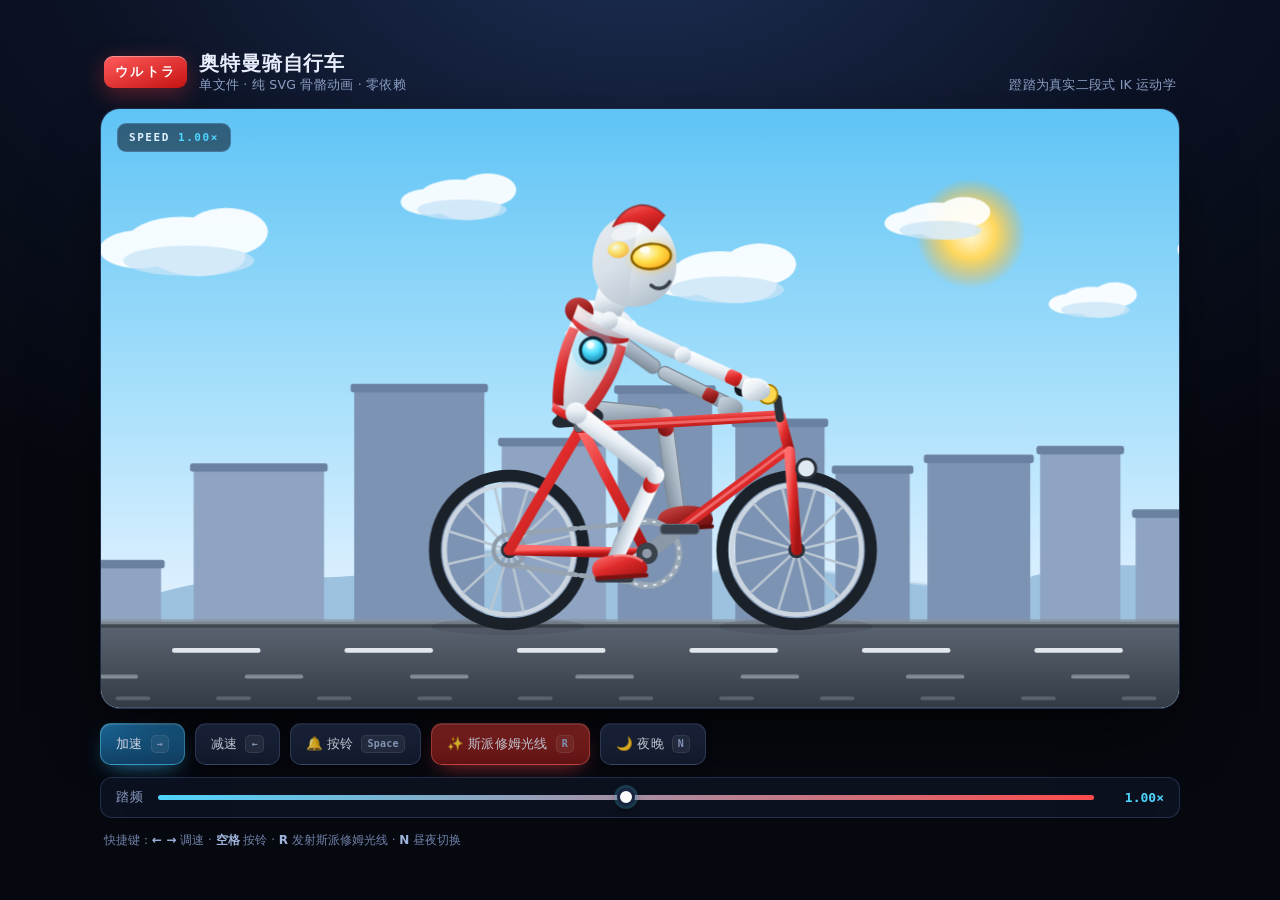
==== lab/ultraman-bike/index.html @ ac9d98ab "feat: 重构为纯静态技术博客模板 - 首页改为个人简介 + 最新文章列表，新增文章归档页与 Markdown 文章详情页 - 自研零依赖 Markdown 渲染器与代码高亮（标题锚点/嵌套列表/表" ====
<!doctype html>
<html lang="zh-CN">
<head>
<meta charset="utf-8">
<meta name="viewport" content="width=device-width,initial-scale=1">
<title>奥特曼骑自行车 · ULTRA CYCLING</title>
<style>
  :root{
    --bg0:#070a14;
    --panel:rgba(14,20,36,.82);
    --line:rgba(120,170,255,.20);
    --text:#e9eefc;
    --muted:#8ea0c6;
    --red:#ff4d4d;
    --cyan:#4fd6ff;
    --gold:#ffd84d;
  }
  *{box-sizing:border-box}
  html,body{height:100%}
  body{
    margin:0; padding:20px;
    background:
      radial-gradient(1100px 640px at 50% -8%, #1d2f55 0%, #0b1224 52%, #06080f 100%);
    color:var(--text);
    font-family:-apple-system,BlinkMacSystemFont,"PingFang SC","Hiragino Sans GB","Microsoft YaHei",system-ui,sans-serif;
    display:flex; align-items:center; justify-content:center;
    -webkit-font-smoothing:antialiased;
  }
  .app{ width:min(1080px,100%); }

  .head{ display:flex; align-items:flex-end; justify-content:space-between; gap:16px; margin:0 4px 14px; flex-wrap:wrap; }
  .brand{ display:flex; align-items:center; gap:12px; }
  .logo{
    font-weight:800; font-size:13px; letter-spacing:.18em; padding:7px 11px; border-radius:9px;
    color:#fff; background:linear-gradient(160deg,#ff5b5b,#c81414);
    box-shadow:0 6px 22px rgba(255,60,60,.34), inset 0 1px 0 rgba(255,255,255,.35);
  }
  h1{ margin:0; font-size:20px; letter-spacing:.04em; font-weight:700; }
  .sub{ margin:0; color:var(--muted); font-size:12.5px; letter-spacing:.02em; }

  .stage{
    position:relative; border-radius:20px; overflow:hidden;
    border:1px solid var(--line);
    background:linear-gradient(180deg,#0e1830,#070b16);
    box-shadow:0 30px 70px -24px rgba(0,0,0,.85), inset 0 1px 0 rgba(255,255,255,.06);
  }
  svg#scene{ display:block; width:100%; height:auto; }

  .badge{
    position:absolute; left:16px; top:14px;
    font:600 11px/1 ui-monospace,SFMono-Regular,Menlo,monospace; letter-spacing:.14em;
    color:#dff0ff; padding:8px 11px; border-radius:9px;
    background:rgba(6,12,26,.55); border:1px solid rgba(140,200,255,.24);
    backdrop-filter:blur(8px);
  }
  .badge b{ color:var(--cyan); }

  .panel{ margin-top:14px; display:grid; gap:12px; }
  .row{ display:flex; align-items:center; gap:10px; flex-wrap:wrap; }

  .btn{
    appearance:none; cursor:pointer; color:var(--text);
    font:600 13px/1 inherit; letter-spacing:.02em;
    padding:11px 15px; border-radius:11px;
    border:1px solid rgba(150,180,240,.22);
    background:linear-gradient(180deg,rgba(38,52,86,.9),rgba(20,28,48,.9));
    box-shadow:0 6px 16px -8px rgba(0,0,0,.9), inset 0 1px 0 rgba(255,255,255,.07);
    transition:transform .12s ease, filter .12s ease, border-color .12s ease;
    display:inline-flex; align-items:center; gap:8px;
  }
  .btn:hover{ transform:translateY(-1px); border-color:rgba(160,200,255,.45); filter:brightness(1.12); }
  .btn:active{ transform:translateY(1px) scale(.985); }
  .btn kbd{
    font:600 10px/1 ui-monospace,Menlo,monospace; padding:3px 5px; border-radius:5px;
    color:#9fb4dc; background:rgba(255,255,255,.07); border:1px solid rgba(255,255,255,.1);
  }
  .btn.primary{
    border-color:rgba(90,220,255,.45);
    background:linear-gradient(180deg,#1d6fa5,#124267);
    box-shadow:0 8px 22px -10px rgba(60,190,255,.8), inset 0 1px 0 rgba(255,255,255,.18);
  }
  .btn.danger{
    border-color:rgba(255,110,110,.45);
    background:linear-gradient(180deg,#a32a2a,#661414);
    box-shadow:0 8px 22px -10px rgba(255,70,70,.75), inset 0 1px 0 rgba(255,255,255,.18);
  }

  .slider{
    display:flex; align-items:center; gap:12px; flex:1 1 300px;
    padding:11px 15px; border-radius:12px;
    background:var(--panel); border:1px solid var(--line);
  }
  .slider span{ font-size:12.5px; color:var(--muted); letter-spacing:.06em; }
  .slider output{
    font:700 13px/1 ui-monospace,Menlo,monospace; color:var(--cyan); min-width:56px; text-align:right;
  }
  input[type=range]{
    -webkit-appearance:none; appearance:none; flex:1; height:5px; border-radius:99px;
    background:linear-gradient(90deg,#4fd6ff,#ff4d4d); outline:none;
  }
  input[type=range]::-webkit-slider-thumb{
    -webkit-appearance:none; width:18px; height:18px; border-radius:50%;
    background:#fff; border:3px solid #1a2440; cursor:pointer;
    box-shadow:0 0 0 3px rgba(79,214,255,.22), 0 4px 10px rgba(0,0,0,.5);
  }
  input[type=range]::-moz-range-thumb{
    width:16px; height:16px; border-radius:50%; background:#fff; border:3px solid #1a2440; cursor:pointer;
  }

  .hint{ margin:12px 4px 0; color:#6f81a8; font-size:12px; line-height:1.7; }
  .hint b{ color:#9fb4dc; font-weight:600; }

  @media (max-width:640px){
    body{ padding:12px; }
    h1{ font-size:17px; }
    .btn{ padding:10px 12px; font-size:12px; }
    .btn kbd{ display:none; }
  }
</style>
</head>
<body>
<main class="app">

  <header class="head">
    <div class="brand">
      <span class="logo">ウルトラ</span>
      <div>
        <h1>奥特曼骑自行车</h1>
        <p class="sub">单文件 · 纯 SVG 骨骼动画 · 零依赖</p>
      </div>
    </div>
    <p class="sub">蹬踏为真实二段式 IK 运动学</p>
  </header>

  <section class="stage">
    <svg id="scene" viewBox="0 0 900 500" xmlns="http://www.w3.org/2000/svg" role="img" aria-label="奥特曼骑着自行车在公路上飞驰">
      <defs>
        <linearGradient id="skyDay" x1="0" y1="0" x2="0" y2="1">
          <stop offset="0%"   stop-color="#5fc4f5"/>
          <stop offset="48%"  stop-color="#a9e0fb"/>
          <stop offset="82%"  stop-color="#dff0ff"/>
          <stop offset="100%" stop-color="#ffe7c4"/>
        </linearGradient>
        <linearGradient id="skyNight" x1="0" y1="0" x2="0" y2="1">
          <stop offset="0%"   stop-color="#050818"/>
          <stop offset="55%"  stop-color="#0e1b3e"/>
          <stop offset="100%" stop-color="#2b3a6d"/>
        </linearGradient>
        <radialGradient id="sunGrad">
          <stop offset="0%"   stop-color="#fffbe0"/>
          <stop offset="45%"  stop-color="#ffd85e"/>
          <stop offset="100%" stop-color="#ffb020" stop-opacity="0"/>
        </radialGradient>

        <linearGradient id="silver" x1="0.1" y1="0" x2="0.9" y2="1">
          <stop offset="0%"   stop-color="#ffffff"/>
          <stop offset="42%"  stop-color="#e9eff5"/>
          <stop offset="100%" stop-color="#a8b7c4"/>
        </linearGradient>
        <linearGradient id="silverFar" x1="0.1" y1="0" x2="0.9" y2="1">
          <stop offset="0%"   stop-color="#c8d3dd"/>
          <stop offset="45%"  stop-color="#a9b7c4"/>
          <stop offset="100%" stop-color="#7d8b99"/>
        </linearGradient>
        <linearGradient id="redSuit" x1="0.1" y1="0" x2="0.9" y2="1">
          <stop offset="0%"   stop-color="#ff6b6b"/>
          <stop offset="45%"  stop-color="#e02b2b"/>
          <stop offset="100%" stop-color="#a51414"/>
        </linearGradient>
        <linearGradient id="redSuitFar" x1="0.1" y1="0" x2="0.9" y2="1">
          <stop offset="0%"   stop-color="#c94848"/>
          <stop offset="45%"  stop-color="#a32222"/>
          <stop offset="100%" stop-color="#6d1010"/>
        </linearGradient>
        <radialGradient id="eyeGrad" cx="0.38" cy="0.34" r="0.78">
          <stop offset="0%"   stop-color="#fffde3"/>
          <stop offset="45%"  stop-color="#ffe14d"/>
          <stop offset="100%" stop-color="#ff9d10"/>
        </radialGradient>
        <radialGradient id="timerBlue" cx="0.35" cy="0.3" r="0.8">
          <stop offset="0%"   stop-color="#eaffff"/>
          <stop offset="45%"  stop-color="#4fe0ff"/>
          <stop offset="100%" stop-color="#0a6f9c"/>
        </radialGradient>
        <radialGradient id="timerRed" cx="0.35" cy="0.3" r="0.8">
          <stop offset="0%"   stop-color="#fff0f0"/>
          <stop offset="45%"  stop-color="#ff5a5a"/>
          <stop offset="100%" stop-color="#9c0a0a"/>
        </radialGradient>
        <linearGradient id="beamGrad" x1="0" y1="0" x2="1" y2="0">
          <stop offset="0%"   stop-color="#ffffff" stop-opacity=".95"/>
          <stop offset="35%"  stop-color="#9ff0ff" stop-opacity=".8"/>
          <stop offset="100%" stop-color="#4fd6ff" stop-opacity="0"/>
        </linearGradient>
        <linearGradient id="roadGrad" x1="0" y1="0" x2="0" y2="1">
          <stop offset="0%"   stop-color="#5c6672"/>
          <stop offset="100%" stop-color="#333b45"/>
        </linearGradient>
        <linearGradient id="nightVeil" x1="0" y1="0" x2="0" y2="1">
          <stop offset="0%"   stop-color="#0a1330" stop-opacity=".62"/>
          <stop offset="70%"  stop-color="#0a1330" stop-opacity=".34"/>
          <stop offset="100%" stop-color="#0a1330" stop-opacity=".52"/>
        </linearGradient>

        <filter id="glow" x="-80%" y="-80%" width="260%" height="260%">
          <feGaussianBlur stdDeviation="3.4" result="b"/>
          <feMerge><feMergeNode in="b"/><feMergeNode in="SourceGraphic"/></feMerge>
        </filter>
        <filter id="softGlow" x="-120%" y="-120%" width="340%" height="340%">
          <feGaussianBlur stdDeviation="9" result="b"/>
          <feMerge><feMergeNode in="b"/><feMergeNode in="SourceGraphic"/></feMerge>
        </filter>
        <filter id="beamBlur" x="-30%" y="-120%" width="160%" height="340%">
          <feGaussianBlur stdDeviation="6"/>
        </filter>
      </defs>

      <!-- ============ 天空 ============ -->
      <rect x="0" y="0" width="900" height="500" fill="url(#skyDay)"/>
      <rect id="nightSky" x="0" y="0" width="900" height="500" fill="url(#skyNight)" opacity="0"/>
      <g id="stars" opacity="0"></g>

      <circle id="sun"  cx="726" cy="104" r="46" fill="url(#sunGrad)"/>
      <g id="moon" opacity="0">
        <circle cx="726" cy="104" r="26" fill="#eef4ff"/>
        <circle cx="736" cy="97" r="23" fill="#0b1330" opacity=".92"/>
      </g>

      <g id="layerClouds"></g>
      <g id="layerHills"></g>
      <g id="layerCity"></g>

      <!-- ============ 地面 ============ -->
      <rect x="0" y="428" width="900" height="72" fill="url(#roadGrad)"/>
      <rect x="0" y="426" width="900" height="5" fill="#8a949f" opacity=".7"/>
      <rect x="0" y="430" width="900" height="3" fill="#20262e" opacity=".5"/>

      <!-- 路面速度线 -->
      <g id="roadMarks" opacity=".85">
        <line id="roadLine"  x1="-200" y1="452" x2="1100" y2="452" stroke="#e8eef4" stroke-width="4" stroke-linecap="round" stroke-dasharray="70 74"/>
        <line id="roadLine2" x1="-200" y1="474" x2="1100" y2="474" stroke="#c3ccd6" stroke-width="3" stroke-linecap="round" stroke-dasharray="46 92" opacity=".55"/>
      </g>
      <line id="nearGrass" x1="-200" y1="492" x2="1100" y2="492" stroke="#7d8894" stroke-width="3" stroke-linecap="round" stroke-dasharray="26 58" opacity=".5"/>

      <!-- ============ 车与人的影子 ============ -->
      <ellipse id="shadowRear"  cx="340" cy="432" rx="64" ry="7" fill="#0a0f18" opacity=".22"/>
      <ellipse id="shadowFront" cx="580" cy="432" rx="64" ry="7" fill="#0a0f18" opacity=".22"/>

      <!-- ============ 奥特曼 + 自行车 ============ -->
      <g id="rig">

        <!-- ---------- 远侧手臂 ---------- -->
        <g id="aFar">
          <rect x="0" y="-6" width="68" height="12" rx="6" fill="url(#silverFar)" stroke="#7f8d9a" stroke-width="1.2"/>
          <circle cx="0" cy="0" r="7" fill="url(#silverFar)"/>
          <g id="aFarFore">
            <rect x="0" y="-5.5" width="68" height="11" rx="5.5" fill="url(#silverFar)" stroke="#7f8d9a" stroke-width="1.2"/>
            <rect x="42" y="-5.5" width="12" height="11" rx="3" fill="url(#redSuitFar)"/>
            <g id="aFarHand">
              <path d="M -10,-7 C 0,-9 8,-5 9,1 C 10,7 2,10 -6,9 C -12,8 -14,3 -10,-7 Z" fill="url(#silverFar)"/>
            </g>
          </g>
        </g>

        <!-- ---------- 远侧腿 ---------- -->
        <g id="lFar">
          <rect x="0" y="-8" width="84" height="16" rx="8" fill="url(#silverFar)" stroke="#7f8d9a" stroke-width="1.2"/>
          <circle cx="0" cy="0" r="9" fill="url(#silverFar)"/>
          <g id="lFarShin">
            <rect x="0" y="-6.5" width="84" height="13" rx="6.5" fill="url(#silverFar)" stroke="#7f8d9a" stroke-width="1.2"/>
            <rect x="0" y="-6.5" width="16" height="13" rx="6.5" fill="url(#redSuitFar)"/>
            <circle cx="0" cy="0" r="7.5" fill="url(#silverFar)"/>
            <g id="lFarFoot">
              <path d="M -14,-4 C -18,0 -17,7 -13,9 L 24,10 C 30,9 31,3 28,-1 C 24,-7 14,-9 6,-9 C -2,-9 -9,-8 -14,-4 Z" fill="url(#redSuitFar)"/>
              <rect x="-14" y="8" width="44" height="3.5" rx="1.7" fill="#5e0d0d"/>
            </g>
          </g>
        </g>

        <!-- ---------- 自行车 ---------- -->
        <g id="bike">
          <!-- 后轮 -->
          <g>
            <circle cx="340" cy="368" r="62" fill="none" stroke="#1b2129" stroke-width="10"/>
            <circle cx="340" cy="368" r="54" fill="none" stroke="#cbd6e0" stroke-width="4"/>
            <g id="wheelRearSpin"></g>
            <circle cx="340" cy="368" r="7" fill="#2b3138"/>
          </g>
          <!-- 前轮 -->
          <g>
            <circle cx="580" cy="368" r="62" fill="none" stroke="#1b2129" stroke-width="10"/>
            <circle cx="580" cy="368" r="54" fill="none" stroke="#cbd6e0" stroke-width="4"/>
            <g id="wheelFrontSpin"></g>
            <circle cx="580" cy="368" r="7" fill="#2b3138"/>
          </g>

          <!-- 链条 -->
          <g stroke="#96a3b0" stroke-width="4" fill="none" stroke-dasharray="5 3.5" stroke-linecap="round">
            <line x1="455" y1="345" x2="340" y2="355"/>
            <line x1="455" y1="397" x2="340" y2="381"/>
          </g>
          <circle cx="340" cy="368" r="13" fill="none" stroke="#8f9ba8" stroke-width="3.5"/>

          <!-- 车架 -->
          <g stroke="url(#redSuit)" stroke-width="9" stroke-linecap="round" fill="none">
            <line x1="455" y1="371" x2="340" y2="368"/>   <!-- 后下叉 -->
            <line x1="400" y1="266" x2="340" y2="368"/>   <!-- 后上叉 -->
            <line x1="455" y1="371" x2="398" y2="262"/>   <!-- 座管 -->
            <line x1="398" y1="266" x2="566" y2="256"/>   <!-- 上管 -->
            <line x1="455" y1="371" x2="572" y2="284"/>   <!-- 下管 -->
            <line x1="566" y1="256" x2="574" y2="286"/>   <!-- 头管 -->
            <line x1="574" y1="286" x2="580" y2="368"/>   <!-- 前叉 -->
          </g>
          <!-- 车架高光 -->
          <g stroke="#ff9a9a" stroke-width="2.4" stroke-linecap="round" fill="none" opacity=".55">
            <line x1="400" y1="266" x2="564" y2="257"/>
            <line x1="455" y1="371" x2="570" y2="285"/>
          </g>

          <!-- 车座 -->
          <path d="M 379,257 C 384,247 398,244 413,250 C 421,253 421,262 410,264 L 383,266 C 375,266 374,260 379,257 Z" fill="#232a33"/>
          <rect x="394" y="258" width="8" height="12" rx="4" fill="#5c6672"/>

          <!-- 车把 -->
          <g stroke="#2b3138" stroke-width="7" stroke-linecap="round" fill="none">
            <line x1="566" y1="258" x2="564" y2="242"/>
            <line x1="564" y1="242" x2="536" y2="234"/>
          </g>
          <rect x="528" y="227" width="28" height="13" rx="6.5" fill="#14181e"/>

          <!-- 车铃 -->
          <g id="bellGroup" transform="translate(0,0)">
            <circle cx="556" cy="238" r="8" fill="#ffd84d"/>
            <circle cx="556" cy="238" r="8" fill="none" stroke="#a67c00" stroke-width="1.6"/>
            <circle cx="553" cy="235" r="2.6" fill="#fff8d8" opacity=".9"/>
          </g>

          <!-- 前灯 -->
          <circle id="lampLens" cx="588" cy="300" r="8" fill="#dfe9f2" stroke="#2b3138" stroke-width="2.4"/>
          <g id="headlight" opacity="0">
            <path d="M 590,300 L 900,236 L 900,368 Z" fill="#ffe9a8" opacity=".30"/>
            <path d="M 590,300 L 900,268 L 900,336 Z" fill="#fff6d0" opacity=".26"/>
            <circle cx="590" cy="300" r="11" fill="#fff3c0" filter="url(#glow)"/>
          </g>

          <!-- 牙盘 + 曲柄 -->
          <g id="crankGroup">
            <circle cx="455" cy="371" r="27" fill="none" stroke="#9aa7b4" stroke-width="5"/>
            <circle cx="455" cy="371" r="27" fill="none" stroke="#dfe7ee" stroke-width="1.6" stroke-dasharray="3 5"/>
            <rect x="455" y="365" width="34" height="12" rx="6" fill="#c9d3dc"/>
            <rect x="421" y="365" width="34" height="12" rx="6" fill="#8b98a5"/>
            <circle cx="455" cy="371" r="9" fill="#3a424c"/>
            <circle cx="455" cy="371" r="4" fill="#8f9ba8"/>
          </g>
          <g id="pedalFar"><rect x="-16" y="-4" width="32" height="8" rx="3" fill="#39424c" stroke="#5d6a78" stroke-width="1"/></g>
          <g id="pedalNear"><rect x="-16" y="-4" width="32" height="8" rx="3" fill="#333b45"/></g>
        </g>

        <!-- ---------- 身体 ---------- -->
        <g id="torso">
          <!-- 躯干 -->
          <path d="M -15,6 C -23,-24 -27,-56 -25,-80 C -24,-89 -14,-93 0,-93 C 14,-93 24,-89 25,-80 C 27,-56 23,-24 15,6 Z" fill="url(#silver)"/>
          <!-- 远侧肩甲 -->
          <ellipse cx="-22" cy="-79" rx="12" ry="11" fill="url(#redSuitFar)"/>
          <!-- 胸带 -->
          <path d="M -25,-82 C -13,-71 13,-71 25,-82 L 25,-69 C 13,-58 -13,-58 -25,-69 Z" fill="url(#redSuit)"/>
          <!-- 侧腰红条 -->
          <path d="M -25,-64 C -28,-44 -24,-18 -16,2 L -7,0 C -15,-20 -19,-44 -17,-64 Z" fill="url(#redSuit)"/>
          <path d="M 25,-64 C 28,-44 24,-18 16,2 L 7,0 C 15,-20 19,-44 17,-64 Z" fill="url(#redSuit)" opacity=".92"/>
          <!-- 腰带 -->
          <path d="M -16,0 C -8,4 8,4 16,0 L 15,7 C 8,11 -8,11 -15,7 Z" fill="url(#redSuit)"/>
          <!-- 彩色计时器 -->
          <circle id="timerHalo" cx="0" cy="-52" r="16" fill="#4fd6ff" opacity=".28" filter="url(#softGlow)"/>
          <circle id="colorTimer" cx="0" cy="-52" r="10.5" fill="url(#timerBlue)"/>
          <circle cx="0" cy="-52" r="10.5" fill="none" stroke="#0d2b3a" stroke-width="2.6"/>
          <circle id="timerSpec" cx="-3.4" cy="-55.4" r="3" fill="#ffffff" opacity=".75"/>
          <!-- 脖子 -->
          <path d="M -14,-110 C -14,-98 -13,-90 -11,-84 L 11,-84 C 13,-90 14,-98 14,-110 Z" fill="url(#silver)"/>
          <!-- 斜方肌 -->
          <path d="M -25,-84 C -14,-78 14,-78 25,-84 L 25,-72 C 14,-66 -14,-66 -25,-72 Z" fill="url(#silver)" opacity=".9"/>

          <!-- 头 -->
          <g id="head">
            <!-- 头部主体 -->
            <path d="M -31,-2 C -33,-29 -19,-45 2,-45 C 25,-45 39,-28 39,-4 C 39,17 22,31 2,31 C -16,31 -29,17 -31,-2 Z" fill="url(#silver)"/>
            <!-- 头侧阴影 -->
            <path d="M -31,-2 C -33,-29 -19,-45 2,-45 L 2,31 C -16,31 -29,17 -31,-2 Z" fill="#b9c6d1" opacity=".35"/>
            <!-- 头鳍 -->
            <path d="M -18,-33 C -12,-52 6,-62 24,-48 L 15,-33 C 4,-43 -8,-40 -18,-33 Z" fill="url(#redSuit)"/>
            <path d="M -18,-33 C -12,-52 6,-62 24,-48" fill="none" stroke="#8f1010" stroke-width="1.6" opacity=".7"/>
            <!-- 远侧眼 -->
            <ellipse cx="-11" cy="-15" rx="9" ry="7" transform="rotate(-12 -11 -15)" fill="url(#eyeGrad)" opacity=".8"/>
            <!-- 近侧眼 -->
            <ellipse id="eyeNear" cx="17" cy="-13" rx="16.5" ry="10.5" transform="rotate(-13 17 -13)" fill="url(#eyeGrad)" filter="url(#glow)"/>
            <ellipse cx="17" cy="-13" rx="16.5" ry="10.5" transform="rotate(-13 17 -13)" fill="none" stroke="#8a6200" stroke-width="2"/>
            <ellipse cx="11" cy="-18" rx="4.5" ry="2.6" transform="rotate(-13 11 -18)" fill="#ffffff" opacity=".85"/>
            <!-- 嘴 -->
            <path d="M 20,11 C 26,15 32,12 35,6" fill="none" stroke="#39424c" stroke-width="3" stroke-linecap="round"/>
            <!-- 高光 -->
            <ellipse cx="-6" cy="-30" rx="13" ry="6" transform="rotate(-22 -6 -30)" fill="#ffffff" opacity=".5"/>
          </g>
        </g>

        <!-- ---------- 近侧腿 ---------- -->
        <g id="lNear">
          <rect x="0" y="-8" width="84" height="16" rx="8" fill="url(#silver)"/>
          <circle cx="0" cy="0" r="9" fill="url(#silver)"/>
          <g id="lNearShin">
            <rect x="0" y="-6.5" width="84" height="13" rx="6.5" fill="url(#silver)"/>
            <rect x="0" y="-6.5" width="16" height="13" rx="6.5" fill="url(#redSuit)"/>
            <circle cx="0" cy="0" r="7.5" fill="url(#silver)"/>
            <g id="lNearFoot">
              <path d="M -14,-4 C -18,0 -17,7 -13,9 L 24,10 C 30,9 31,3 28,-1 C 24,-7 14,-9 6,-9 C -2,-9 -9,-8 -14,-4 Z" fill="url(#redSuit)"/>
              <rect x="-14" y="8" width="44" height="3.5" rx="1.7" fill="#7a1212"/>
              <path d="M 2,-8 C 10,-9 20,-7 26,-2" fill="none" stroke="#ffb3b3" stroke-width="2" opacity=".6"/>
            </g>
          </g>
        </g>

        <!-- ---------- 近侧手臂 ---------- -->
        <g id="aNear">
          <rect x="0" y="-6.5" width="68" height="13" rx="6.5" fill="url(#silver)"/>
          <circle cx="0" cy="0" r="7.5" fill="url(#silver)"/>
          <g id="aNearFore">
            <rect x="0" y="-6" width="68" height="12" rx="6" fill="url(#silver)"/>
            <rect x="40" y="-6" width="13" height="12" rx="3.5" fill="url(#redSuit)"/>
            <circle cx="0" cy="0" r="7" fill="url(#silver)"/>
            <g id="aNearHand">
              <path d="M -10,-8 C 1,-10 10,-5 11,1 C 12,8 3,11 -6,10 C -13,9 -15,3 -10,-8 Z" fill="url(#silver)"/>
              <path d="M -4,-8 C 2,-9 8,-6 10,-1" fill="none" stroke="#ffffff" stroke-width="2" opacity=".7"/>
            </g>
          </g>
        </g>
      </g>

      <!-- ============ 光线特效 ============ -->
      <g id="beamGroup" opacity="0">
        <path d="M 0,-9 L 560,-34 L 560,34 L 0,9 Z" fill="url(#beamGrad)" filter="url(#beamBlur)"/>
        <path d="M 0,-4 L 560,-13 L 560,13 L 0,4 Z" fill="#ffffff" opacity=".92"/>
        <circle cx="0" cy="0" r="22" fill="#eaffff" opacity=".85" filter="url(#softGlow)"/>
      </g>
      <rect id="flash" x="0" y="0" width="900" height="500" fill="#ffffff" opacity="0" pointer-events="none"/>

      <!-- 夜晚整体压暗 -->
      <rect id="veil" x="0" y="0" width="900" height="500" fill="url(#nightVeil)" opacity="0" pointer-events="none"/>

      <!-- 暗角 -->
      <rect x="0" y="0" width="900" height="500" fill="none" pointer-events="none"/>
    </svg>

    <div class="badge">SPEED <b id="badgeSpeed">1.00×</b></div>
  </section>

  <section class="panel">
    <div class="row">
      <button class="btn primary" id="btnFaster">加速 <kbd>→</kbd></button>
      <button class="btn" id="btnSlower">减速 <kbd>←</kbd></button>
      <button class="btn" id="btnBell">🔔 按铃 <kbd>Space</kbd></button>
      <button class="btn danger" id="btnRay">✨ 斯派修姆光线 <kbd>R</kbd></button>
      <button class="btn" id="btnNight">🌙 夜晚 <kbd>N</kbd></button>
    </div>
    <div class="row">
      <label class="slider">
        <span>踏频</span>
        <input id="speed" type="range" min="0" max="2" step="0.02" value="1">
        <output id="speedOut">1.00×</output>
      </label>
    </div>
  </section>

  <p class="hint">
    快捷键：<b>← →</b> 调速 · <b>空格</b> 按铃 · <b>R</b> 发射斯派修姆光线 · <b>N</b> 昼夜切换
  </p>
</main>

<script>
(() => {
  'use strict';
  const NS  = 'http://www.w3.org/2000/svg';
  const $   = (id) => document.getElementById(id);
  const DEG = Math.PI / 180;
  const clamp = (v, a, b) => Math.min(b, Math.max(a, v));
  const lerp  = (a, b, t) => a + (b - a) * t;
  const easeInOut = (t) => t < 0.5 ? 2 * t * t : 1 - Math.pow(-2 * t + 2, 2) / 2;

  /* =========================================================
     1. 几何参数（单位：SVG 坐标）
     ========================================================= */
  const G = {
    rear:  { x: 340, y: 368 },
    front: { x: 580, y: 368 },
    bb:    { x: 455, y: 371 },   // 五通 / 曲柄中心
    crankR: 34,
    hip:   { x: 392, y: 252 },   // 坐垫上的胯部
    torso: 88,                   // 胯 -> 肩 长度
    thigh: 84, shin: 84,         // 大腿 / 小腿
    upper: 68, fore: 68,         // 上臂 / 前臂
    gripNear: { x: 548, y: 234 },
    gripFar:  { x: 526, y: 248 },
  };

  /* =========================================================
     2. 状态
     ========================================================= */
  const S = {
    targetSpeed: 1, speed: 0,
    crank: 0, wheelAng: 0,
    offCloud: 0, offHill: 0, offCity: 0, offRoad: 0,
    night: false, nightAmt: 0,
    bell: 0,
    ray: 0, rayActive: false, rayCooldown: 0,
    lowPower: 0,     // 发射后计时器闪红
    t: 0,
  };

  /* =========================================================
     3. 数学工具
     ========================================================= */
  function rot(x, y, deg) {
    const r = deg * DEG, c = Math.cos(r), s = Math.sin(r);
    return { x: x * c - y * s, y: x * s + y * c };
  }
  function add(p, q) { return { x: p.x + q.x, y: p.y + q.y }; }
  function qbez(p0, p1, p2, t) {
    const u = 1 - t;
    return {
      x: u * u * p0.x + 2 * u * t * p1.x + t * t * p2.x,
      y: u * u * p0.y + 2 * u * t * p1.y + t * t * p2.y,
    };
  }

  /**
   * 二段式 IK：已知根关节 root、末端目标 target、两段长度 a/b
   * prefer(knee) 决定取哪一组解（越大越优先）
   */
  function solve2(root, target, a, b, prefer) {
    let dx = target.x - root.x, dy = target.y - root.y;
    let d  = Math.hypot(dx, dy) || 0.0001;
    const maxD = a + b - 0.001;
    const minD = Math.abs(a - b) + 0.001;
    const dc = clamp(d, minD, maxD);
    // 目标超出可达范围时，把目标沿同方向拉回
    if (dc !== d) {
      dx = dx / d * dc; dy = dy / d * dc; d = dc;
    }
    const base = Math.atan2(dy, dx);
    const cosA = clamp((a * a + d * d - b * b) / (2 * a * d), -1, 1);
    const A    = Math.acos(cosA);

    let best = null;
    for (const ang of [base + A, base - A]) {
      const knee = { x: root.x + a * Math.cos(ang), y: root.y + a * Math.sin(ang) };
      const score = prefer(knee);
      if (!best || score > best.score) best = { score, knee };
    }
    const end = { x: root.x + dx, y: root.y + dy };
    return { knee: best.knee, end };
  }

  /* =========================================================
     4. 背景图层（视差）
     ========================================================= */
  function mulberry32(a) {
    return function () {
      a |= 0; a = a + 0x6D2B79F5 | 0;
      let t = Math.imul(a ^ a >>> 15, 1 | a);
      t = t + Math.imul(t ^ t >>> 7, 61 | t) ^ t;
      return ((t ^ t >>> 14) >>> 0) / 4294967296;
    };
  }
  const mk = (tag, attrs) => {
    const e = document.createElementNS(NS, tag);
    for (const k in attrs) e.setAttribute(k, attrs[k]);
    return e;
  };

  // ---- 云 ----
  const CLOUDS = [
    [ 70, 112, 1.05], [ 300,  74, 0.72], [ 520, 138, 0.92],
    [ 700,  92, 0.66], [ 830, 160, 0.55], [ 420, 186, 0.45],
  ];
  function cloudTile(parent) {
    for (const [cx, cy, s] of CLOUDS) {
      const g = mk('g', { opacity: 0.92 });
      const parts = [[0, 0, 44, 21], [36, -9, 33, 19], [-34, 5, 31, 15], [14, 11, 37, 15]];
      for (const [dx, dy, rx, ry] of parts) {
        g.appendChild(mk('ellipse', {
          cx: cx + dx * s, cy: cy + dy * s,
          rx: rx * s, ry: ry * s, fill: '#ffffff',
        }));
      }
      // 云底淡蓝
      g.appendChild(mk('ellipse', {
        cx: cx + 6 * s, cy: cy + 14 * s, rx: 52 * s, ry: 12 * s,
        fill: '#cfe6f7', opacity: 0.75,
      }));
      parent.appendChild(g);
    }
  }

  // ---- 远山 ----
  function hillTile(parent, i) {
    const base = 430;
    const p = mk('path', {
      d: `M 0,${base}
          C 120,${base - 66} 190,${base - 20} 280,${base - 52}
          C 372,${base - 86} 430,${base - 26} 520,${base - 44}
          C 610,${base - 62} 700,${base - 14} 790,${base - 40}
          C 880,${base - 64} 960,${base - 30} 1040,${base - 58}
          C 1130,${base - 88} 1210,${base - 24} 1300,${base - 46}
          C 1400,${base - 70} 1500,${base - 18} 1600,${base - 50}
          C 1700,${base - 78} 1760,${base - 26} 1800,${base}
          L 1800,${base + 80} L 0,${base + 80} Z`,
      fill: i % 2 ? '#8fb7d8' : '#9cc2df',
    });
    parent.appendChild(p);
    // 山脊高光
    parent.appendChild(mk('path', {
      d: `M 280,${base - 52} C 372,${base - 86} 430,${base - 26} 520,${base - 44}
          C 610,${base - 62} 700,${base - 14} 790,${base - 40}`,
      fill: 'none', stroke: '#cfe3f4', 'stroke-width': 3, opacity: 0.55,
    }));
  }

  // ---- 城市剪影 ----
  function cityTile(parent) {
    const rnd = mulberry32(20240808);
    const base = 430;
    let x = 0;
    const windows = [];
    while (x < 1800) {
      const w = 46 + rnd() * 74;
      const h = 46 + rnd() * 150;
      const top = base - h;
      const col = rnd() > 0.5 ? '#7d93b3' : '#8ea4c2';
      parent.appendChild(mk('rect', {
        x, y: top, width: w, height: h, fill: col,
      }));
      // 屋顶
      parent.appendChild(mk('rect', {
        x: x - 3, y: top - 6, width: w + 6, height: 7,
        fill: '#6b81a1', rx: 2,
      }));
      // 窗
      const cols = Math.max(1, Math.floor(w / 22));
      const rows = Math.max(1, Math.floor(h / 26));
      for (let c = 0; c < cols; c++) {
        for (let r = 0; r < rows; r++) {
          if (rnd() > 0.62) {
            windows.push({
              x: x + 8 + c * ((w - 12) / cols),
              y: top + 12 + r * ((h - 18) / rows),
              w: 7, h: 10,
            });
          }
        }
      }
      x += w + 8 + rnd() * 22;
    }
    const g = mk('g', { class: 'cityWindows', opacity: 0 });
    for (const w of windows) {
      g.appendChild(mk('rect', {
        x: w.x, y: w.y, width: w.w, height: w.h,
        fill: '#ffe08a', opacity: 0.75, rx: 1,
      }));
    }
    parent.appendChild(g);
  }

  function buildLayer(id, tileW, copies, drawFn) {
    const g = $(id);
    for (let i = 0; i < copies; i++) {
      const t = mk('g', { transform: `translate(${i * tileW},0)` });
      drawFn(t, i);
      g.appendChild(t);
    }
    g._tileW = tileW;
  }

  buildLayer('layerClouds',  900, 3, cloudTile);
  buildLayer('layerHills',  1800, 2, hillTile);
  buildLayer('layerCity',   1800, 2, cityTile);

  // 星星
  (function stars() {
    const g = $('stars'), rnd = mulberry32(77);
    for (let i = 0; i < 90; i++) {
      const x = rnd() * 900, y = rnd() * 300, r = 0.6 + rnd() * 1.5;
      g.appendChild(mk('circle', {
        cx: x, cy: y, r: r, fill: '#ffffff',
        opacity: 0.35 + rnd() * 0.6,
      }));
    }
  })();

  // 车轮辐条
  (function spokes() {
    for (const [id, hx, hy] of [['wheelRearSpin', 340, 368], ['wheelFrontSpin', 580, 368]]) {
      const g = $(id);
      for (let i = 0; i < 12; i++) {
        const a = (i * 30) * DEG;
        g.appendChild(mk('line', {
          x1: hx + Math.cos(a) * 7, y1: hy + Math.sin(a) * 7,
          x2: hx + Math.cos(a) * 53, y2: hy + Math.sin(a) * 53,
          stroke: '#b9c6d2', 'stroke-width': 2.1,
        }));
      }
      g.appendChild(mk('circle', { cx: hx, cy: hy, r: 3.2, fill: '#8f9ba8' }));
    }
  })();

  function setScroll(id, off) {
    const g = $(id), tw = g._tileW;
    g.setAttribute('transform', `translate(${(-(off % tw)).toFixed(2)},0)`);
  }

  /* =========================================================
     5. 音效（WebAudio，无外部资源）
     ========================================================= */
  let AC = null;
  function ac() {
    if (!AC) {
      const C = window.AudioContext || window.webkitAudioContext;
      if (!C) return null;
      AC = new C();
    }
    if (AC.state === 'suspended') AC.resume();
    return AC;
  }
  function tone(freq, dur, type = 'sine', vol = 0.14, delay = 0, glideTo = null) {
    const a = ac(); if (!a) return;
    const t0 = a.currentTime + delay;
    const o = a.createOscillator(), g = a.createGain();
    o.type = type;
    o.frequency.setValueAtTime(freq, t0);
    if (glideTo) o.frequency.exponentialRampToValueAtTime(glideTo, t0 + dur);
    g.gain.setValueAtTime(0.0001, t0);
    g.gain.exponentialRampToValueAtTime(vol, t0 + 0.012);
    g.gain.exponentialRampToValueAtTime(0.0001, t0 + dur);
    o.connect(g).connect(a.destination);
    o.start(t0); o.stop(t0 + dur + 0.03);
  }
  function noiseBurst(dur = 0.5, vol = 0.16) {
    const a = ac(); if (!a) return;
    const n = Math.floor(a.sampleRate * dur);
    const buf = a.createBuffer(1, n, a.sampleRate);
    const d = buf.getChannelData(0);
    for (let i = 0; i < n; i++) d[i] = (Math.random() * 2 - 1) * (1 - i / n);
    const src = a.createBufferSource(); src.buffer = buf;
    const f = a.createBiquadFilter(); f.type = 'bandpass';
    f.frequency.setValueAtTime(900, a.currentTime);
    f.frequency.exponentialRampToValueAtTime(2600, a.currentTime + dur);
    const g = a.createGain();
    g.gain.setValueAtTime(vol, a.currentTime);
    g.gain.exponentialRampToValueAtTime(0.0001, a.currentTime + dur);
    src.connect(f).connect(g).connect(a.destination);
    src.start();
  }
  const sfxBell  = () => { tone(1760, 0.30, 'triangle', 0.16); tone(2640, 0.34, 'triangle', 0.10, 0.05); tone(1760, 0.26, 'triangle', 0.11, 0.19); };
  const sfxBeep  = () => tone(880, 0.11, 'square', 0.055);
  const sfxRay   = () => { tone(320, 0.75, 'sawtooth', 0.13, 0, 2400); noiseBurst(0.8, 0.14); };

  /* =========================================================
     6. 交互
     ========================================================= */
  const badgeSpeed = $('badgeSpeed'), speedOut = $('speedOut'), slider = $('speed');

  function setSpeed(v, fromSlider) {
    S.targetSpeed = clamp(v, 0, 2);
    if (!fromSlider) slider.value = S.targetSpeed;
    const txt = S.targetSpeed.toFixed(2) + '×';
    speedOut.textContent = txt;
    badgeSpeed.textContent = txt;
  }
  slider.addEventListener('input', () => setSpeed(parseFloat(slider.value), true));

  $('btnFaster').addEventListener('click', () => { setSpeed(S.targetSpeed + 0.25); sfxBeep(); });
  $('btnSlower').addEventListener('click', () => { setSpeed(S.targetSpeed - 0.25); sfxBeep(); });

  $('btnBell').addEventListener('click', () => {
    S.bell = 1;
    sfxBell();
    const b = $('bellGroup');
    b.style.transition = 'none';
    b.setAttribute('transform', 'translate(0,0)');
    requestAnimationFrame(() => {
      b.style.transition = 'transform .45s cubic-bezier(.2,1.6,.4,1)';
    });
  });

  function fireRay() {
    if (S.rayActive || S.rayCooldown > 0) return;
    S.rayActive = true; S.ray = 0;
    sfxRay();
    flashScreen(0.75);
  }
  $('btnRay').addEventListener('click', fireRay);

  $('btnNight').addEventListener('click', () => {
    S.night = !S.night;
    $('btnNight').innerHTML = S.night ? '☀️ 白天 <kbd>N</kbd>' : '🌙 夜晚 <kbd>N</kbd>';
    tone(S.night ? 420 : 620, 0.25, 'sine', 0.09, 0, S.night ? 260 : 900);
  });

  function flashScreen(amount) {
    const f = $('flash');
    f.setAttribute('opacity', amount);
  }

  window.addEventListener('keydown', (e) => {
    if (e.repeat && e.code !== 'ArrowLeft' && e.code !== 'ArrowRight') return;
    switch (e.code) {
      case 'ArrowRight': setSpeed(S.targetSpeed + 0.12); e.preventDefault(); break;
      case 'ArrowLeft':  setSpeed(S.targetSpeed - 0.12); e.preventDefault(); break;
      case 'Space':      $('btnBell').dispatchEvent(new Event('click')); e.preventDefault(); break;
      case 'KeyR':       fireRay(); break;
      case 'KeyN':       $('btnNight').dispatchEvent(new Event('click')); break;
    }
  });

  /* =========================================================
     7. 每帧更新
     ========================================================= */
  const el = {
    torso: $('torso'), head: $('head'),
    lNear: $('lNear'), lNearShin: $('lNearShin'), lNearFoot: $('lNearFoot'),
    lFar:  $('lFar'),  lFarShin:  $('lFarShin'),  lFarFoot:  $('lFarFoot'),
    aNear: $('aNear'), aNearFore: $('aNearFore'), aNearHand: $('aNearHand'),
    aFar:  $('aFar'),  aFarFore:  $('aFarFore'),  aFarHand:  $('aFarHand'),
    crankGroup: $('crankGroup'),
    pedalNear: $('pedalNear'), pedalFar: $('pedalFar'),
    beam: $('beamGroup'), timer: $('colorTimer'), timerHalo: $('timerHalo'),
    timerSpec: $('timerSpec'), eye: $('eyeNear'),
    shadowRear: $('shadowRear'), shadowFront: $('shadowFront'),
  };

  function setT(elOrId, tx, ty, deg) {
    const e = typeof elOrId === 'string' ? $(elOrId) : elOrId;
    e.setAttribute('transform', `translate(${tx.toFixed(2)},${ty.toFixed(2)}) rotate(${deg.toFixed(2)})`);
  }

  /** footWorldDeg 是脚掌在「世界坐标」下期望的角度，需扣除小腿自身角度 */
  function poseLimb(ids, root, endTarget, a, b, prefer, footWorldDeg) {
    const sol = solve2(root, endTarget, a, b, prefer);
    const ang1 = Math.atan2(sol.knee.y - root.y, sol.knee.x - root.x) / DEG;
    const ang2 = Math.atan2(sol.end.y - sol.knee.y, sol.end.x - sol.knee.x) / DEG;
    setT(ids[0], root.x, root.y, ang1);
    setT(ids[1], a, 0, ang2 - ang1);
    if (ids[2] !== undefined) setT(ids[2], b, 0, footWorldDeg - ang2);
    return sol;
  }

  function update(dt) {
    S.t += dt;

    // --- 速度平滑 ---
    S.speed += (S.targetSpeed - S.speed) * Math.min(1, dt * 3.4);
    const v = Math.max(0, S.speed);

    // --- 曲柄 / 车轮 ---
    const crankOmega = 4.3 * v;
    S.crank += crankOmega * dt;
    const wheelOmega = crankOmega * 2.0;
    S.wheelAng += wheelOmega * dt / DEG;

    $('wheelRearSpin').setAttribute('transform', `rotate(${S.wheelAng.toFixed(2)} 340 368)`);
    $('wheelFrontSpin').setAttribute('transform', `rotate(${S.wheelAng.toFixed(2)} 580 368)`);

    // --- 地面与背景滚动 ---
    const groundSpeed = wheelOmega * 62 * 0.55;
    S.offCloud += groundSpeed * 0.018 * dt;
    S.offHill  += groundSpeed * 0.075 * dt;
    S.offCity  += groundSpeed * 0.26  * dt;
    S.offRoad  += groundSpeed * dt;
    setScroll('layerClouds', S.offCloud);
    setScroll('layerHills',  S.offHill);
    setScroll('layerCity',   S.offCity);

    $('roadLine').setAttribute('stroke-dashoffset', S.offRoad.toFixed(1));
    $('roadLine2').setAttribute('stroke-dashoffset', (S.offRoad * 1.35).toFixed(1));
    $('nearGrass').setAttribute('stroke-dashoffset', (S.offRoad * 1.7).toFixed(1));
    $('roadMarks').setAttribute('opacity', (0.25 + 0.75 * Math.min(1, v)).toFixed(2));

    // --- 昼夜 ---
    const nightTarget = S.night ? 1 : 0;
    S.nightAmt += (nightTarget - S.nightAmt) * Math.min(1, dt * 2.6);
    const na = S.nightAmt;
    $('nightSky').setAttribute('opacity', na.toFixed(3));
    $('stars').setAttribute('opacity', (na * 0.95).toFixed(3));
    $('sun').setAttribute('opacity', (1 - na).toFixed(3));
    $('moon').setAttribute('opacity', na.toFixed(3));
    $('veil').setAttribute('opacity', (na * 0.85).toFixed(3));
    $('headlight').setAttribute('opacity', (na * 0.9).toFixed(3));
    $('layerCity').querySelectorAll('.cityWindows').forEach((w) => {
      w.setAttribute('opacity', (na * 0.95).toFixed(3));
    });

    // --- 车身抖动 ---
    const rumble = v * 0.9;
    const jx = Math.sin(S.t * 41) * rumble * 0.5 + Math.sin(S.t * 17.3) * rumble * 0.4;
    const jy = Math.cos(S.t * 37) * rumble * 0.35;
    $('rig').setAttribute('transform', `translate(${jx.toFixed(2)},${jy.toFixed(2)})`);

    // --- 身体姿态 ---
    const lean = 22 + 2.4 * Math.sin(S.crank * 2 + 0.4);
    const bob  = -1.6 + 1.7 * Math.sin(S.crank * 2);
    const hip  = { x: G.hip.x, y: G.hip.y + bob * 0.55 };
    setT(el.torso, hip.x, hip.y, lean);
    setT(el.head, 5, -126, -lean * 0.62 + 1.2 * Math.sin(S.crank * 2 + 1.1));

    const shoulderNear = add(hip, rot(4, -80, lean));
    const shoulderFar  = add(hip, rot(-8, -74, lean));
    const hipNear = add(hip, rot(5, 2, lean));
    const hipFar  = add(hip, rot(-6, 1, lean));

    // --- 踏板位置 ---
    const cA = S.crank;
    const pedalNear = { x: G.bb.x + G.crankR * Math.cos(cA), y: G.bb.y + G.crankR * Math.sin(cA) };
    const pedalFar  = { x: G.bb.x - G.crankR * Math.cos(cA), y: G.bb.y - G.crankR * Math.sin(cA) };
    setT(el.pedalNear, pedalNear.x, pedalNear.y, 0);
    setT(el.pedalFar,  pedalFar.x,  pedalFar.y,  0);
    el.crankGroup.setAttribute('transform', `rotate(${(cA / DEG).toFixed(2)} 455 371)`);

    const ankleNear = { x: pedalNear.x - 2, y: pedalNear.y - 10 };
    const ankleFar  = { x: pedalFar.x  - 2, y: pedalFar.y  - 10 };

    // 腿：膝盖朝前上方；脚掌保持接近水平
    poseLimb([el.lNear, el.lNearShin, el.lNearFoot], hipNear, ankleNear,
      G.thigh, G.shin, (k) => k.x * 1.0 - k.y * 0.35, -4 + 8 * Math.sin(cA + 0.6));
    poseLimb([el.lFar, el.lFarShin, el.lFarFoot], hipFar, ankleFar,
      G.thigh, G.shin, (k) => k.x * 1.0 - k.y * 0.35, -4 - 8 * Math.sin(cA + 0.6));

    // --- 手臂：默认握把，发射光线时抬起 ---
    let targetNear = G.gripNear, targetFar = G.gripFar;
    let handWrist = null;

    if (S.rayActive) {
      S.ray += dt / 1.15;
      if (S.ray >= 1) { S.rayActive = false; S.ray = 0; S.rayCooldown = 0.9; S.lowPower = 3.2; }
    }
    if (S.rayCooldown > 0) S.rayCooldown -= dt;

    const rp = S.rayActive ? easeInOut(S.ray) : 0;
    if (rp > 0) {
      // 右手前伸发射，左手仍扶把
      const pose = { x: 556, y: 156 };
      const ctrl = { x: 520, y: 152 };
      targetNear = qbez(G.gripNear, ctrl, pose, rp);
    }

    // 肘部朝下（骑姿）
    const solArmNear = poseLimb([el.aNear, el.aNearFore, el.aNearHand], shoulderNear, targetNear,
      G.upper, G.fore, (k) => k.y * 1.0 + k.x * 0.12, 0);
    poseLimb([el.aFar, el.aFarFore, el.aFarHand], shoulderFar, targetFar,
      G.upper, G.fore, (k) => k.y * 1.0 + k.x * 0.12, 0);

    // 手腕世界坐标（用于光线起点）
    {
      const ang1 = Math.atan2(solArmNear.knee.y - shoulderNear.y, solArmNear.knee.x - shoulderNear.x);
      const ang2 = Math.atan2(solArmNear.end.y - solArmNear.knee.y, solArmNear.end.x - solArmNear.knee.x);
      handWrist = {
        x: solArmNear.knee.x + Math.cos(ang2) * G.fore,
        y: solArmNear.knee.y + Math.sin(ang2) * G.fore,
      };
    }

    // --- 光线特效 ---
    if (S.rayActive) {
      const p = S.ray;
      const show = p > 0.34 && p < 0.86;
      let op = 0;
      if (show) {
        const local = (p - 0.34) / 0.52;
        op = Math.sin(clamp(local, 0, 1) * Math.PI);
      }
      el.beam.setAttribute('opacity', op.toFixed(3));
      if (op > 0.01) {
        const dir = Math.atan2(handWrist.y - shoulderNear.y, handWrist.x - shoulderNear.x);
        const bx = handWrist.x + Math.cos(dir) * 12;
        const by = handWrist.y + Math.sin(dir) * 12;
        el.beam.setAttribute('transform',
          `translate(${bx.toFixed(1)},${by.toFixed(1)}) rotate(${(dir / DEG).toFixed(2)}) scale(${(0.55 + op * 0.55).toFixed(2)},${(0.75 + op * 0.35).toFixed(2)})`);
      }
    } else {
      el.beam.setAttribute('opacity', '0');
    }

    // 闪白淡出
    const f = $('flash');
    const fo = parseFloat(f.getAttribute('opacity')) || 0;
    if (fo > 0) f.setAttribute('opacity', Math.max(0, fo - dt * 2.4).toFixed(3));

    // --- 彩色计时器 ---
    if (S.lowPower > 0) S.lowPower -= dt;
    const low = S.lowPower > 0;
    const blink = low ? (Math.sin(S.t * 14) > 0 ? 1 : 0) : 1;
    const pulse = low ? 1 : 0.55 + 0.45 * Math.sin(S.t * 3.1);
    el.timer.setAttribute('fill', low && blink ? 'url(#timerRed)' : 'url(#timerBlue)');
    el.timerHalo.setAttribute('fill', low ? '#ff4d4d' : '#4fd6ff');
    el.timerHalo.setAttribute('opacity', (0.10 + 0.30 * pulse).toFixed(3));
    el.timerHalo.setAttribute('r', (14 + 4 * pulse).toFixed(2));
    el.timerSpec.setAttribute('opacity', (low && blink ? 0.25 : 0.75).toFixed(2));

    if (low && blink && S.t - (S._lastBeep || 0) > 0.5) { S._lastBeep = S.t; sfxBeep(); }

    // 眼部随速度变亮
    el.eye.setAttribute('opacity', (0.9 + 0.1 * Math.min(1, v)).toFixed(3));

    // --- 铃铛抖动 ---
    if (S.bell > 0) {
      S.bell = Math.max(0, S.bell - dt * 2.2);
      const s = S.bell;
      const r = Math.sin(S.t * 60) * 2.6 * s;
      $('bellGroup').setAttribute('transform', `translate(${r.toFixed(2)},0)`);
    }

    // --- 影子随速度变淡变长 ---
    const sh = 0.20 - 0.10 * Math.min(1, v);
    el.shadowRear.setAttribute('opacity', Math.max(0.06, sh).toFixed(3));
    el.shadowFront.setAttribute('opacity', Math.max(0.06, sh).toFixed(3));
  }

  /* =========================================================
     8. 主循环
     ========================================================= */
  let last = performance.now();
  function frame(now) {
    const dt = Math.min(0.05, (now - last) / 1000);
    last = now;
    update(dt);
    requestAnimationFrame(frame);
  }

  setSpeed(1, true);
  // 首次交互解锁音频
  const unlock = () => { ac(); window.removeEventListener('pointerdown', unlock); window.removeEventListener('keydown', unlock); };
  window.addEventListener('pointerdown', unlock);
  window.addEventListener('keydown', unlock);

  requestAnimationFrame(frame);
})();
</script>
</body>
</html>
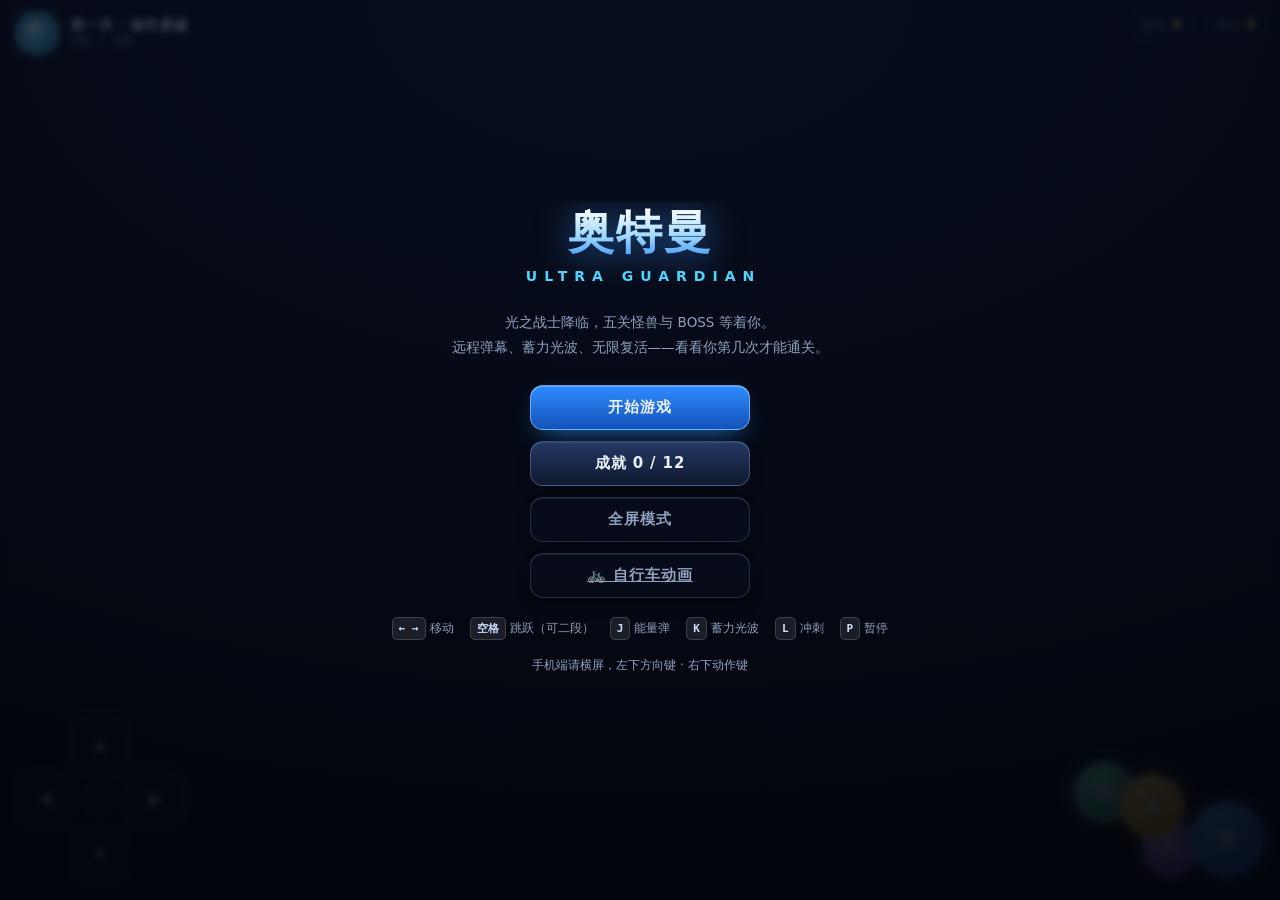
==== commit 6aecd118: "feat(lab): 奥特曼骑自行车动画升级为横版弹幕动作游戏《光之战士》 - 5 个关卡，各自独立背景主题（城市废墟/沙漠遗迹/冰雪荒原/火山熔岩/宇宙要塞） - 每关 5 种小怪（近战/飞行/远程" ====
--- a/lab/ultraman-bike/index.html
+++ b/lab/ultraman-bike/index.html
@@ -2,1043 +2,73 @@
 <html lang="zh-CN">
 <head>
 <meta charset="utf-8">
-<meta name="viewport" content="width=device-width,initial-scale=1">
-<title>奥特曼骑自行车 · ULTRA CYCLING</title>
-<style>
-  :root{
-    --bg0:#070a14;
-    --panel:rgba(14,20,36,.82);
-    --line:rgba(120,170,255,.20);
-    --text:#e9eefc;
-    --muted:#8ea0c6;
-    --red:#ff4d4d;
-    --cyan:#4fd6ff;
-    --gold:#ffd84d;
-  }
-  *{box-sizing:border-box}
-  html,body{height:100%}
-  body{
-    margin:0; padding:20px;
-    background:
-      radial-gradient(1100px 640px at 50% -8%, #1d2f55 0%, #0b1224 52%, #06080f 100%);
-    color:var(--text);
-    font-family:-apple-system,BlinkMacSystemFont,"PingFang SC","Hiragino Sans GB","Microsoft YaHei",system-ui,sans-serif;
-    display:flex; align-items:center; justify-content:center;
-    -webkit-font-smoothing:antialiased;
-  }
-  .app{ width:min(1080px,100%); }
-
-  .head{ display:flex; align-items:flex-end; justify-content:space-between; gap:16px; margin:0 4px 14px; flex-wrap:wrap; }
-  .brand{ display:flex; align-items:center; gap:12px; }
-  .logo{
-    font-weight:800; font-size:13px; letter-spacing:.18em; padding:7px 11px; border-radius:9px;
-    color:#fff; background:linear-gradient(160deg,#ff5b5b,#c81414);
-    box-shadow:0 6px 22px rgba(255,60,60,.34), inset 0 1px 0 rgba(255,255,255,.35);
-  }
-  h1{ margin:0; font-size:20px; letter-spacing:.04em; font-weight:700; }
-  .sub{ margin:0; color:var(--muted); font-size:12.5px; letter-spacing:.02em; }
-
-  .stage{
-    position:relative; border-radius:20px; overflow:hidden;
-    border:1px solid var(--line);
-    background:linear-gradient(180deg,#0e1830,#070b16);
-    box-shadow:0 30px 70px -24px rgba(0,0,0,.85), inset 0 1px 0 rgba(255,255,255,.06);
-  }
-  svg#scene{ display:block; width:100%; height:auto; }
-
-  .badge{
-    position:absolute; left:16px; top:14px;
-    font:600 11px/1 ui-monospace,SFMono-Regular,Menlo,monospace; letter-spacing:.14em;
-    color:#dff0ff; padding:8px 11px; border-radius:9px;
-    background:rgba(6,12,26,.55); border:1px solid rgba(140,200,255,.24);
-    backdrop-filter:blur(8px);
-  }
-  .badge b{ color:var(--cyan); }
-
-  .panel{ margin-top:14px; display:grid; gap:12px; }
-  .row{ display:flex; align-items:center; gap:10px; flex-wrap:wrap; }
-
-  .btn{
-    appearance:none; cursor:pointer; color:var(--text);
-    font:600 13px/1 inherit; letter-spacing:.02em;
-    padding:11px 15px; border-radius:11px;
-    border:1px solid rgba(150,180,240,.22);
-    background:linear-gradient(180deg,rgba(38,52,86,.9),rgba(20,28,48,.9));
-    box-shadow:0 6px 16px -8px rgba(0,0,0,.9), inset 0 1px 0 rgba(255,255,255,.07);
-    transition:transform .12s ease, filter .12s ease, border-color .12s ease;
-    display:inline-flex; align-items:center; gap:8px;
-  }
-  .btn:hover{ transform:translateY(-1px); border-color:rgba(160,200,255,.45); filter:brightness(1.12); }
-  .btn:active{ transform:translateY(1px) scale(.985); }
-  .btn kbd{
-    font:600 10px/1 ui-monospace,Menlo,monospace; padding:3px 5px; border-radius:5px;
-    color:#9fb4dc; background:rgba(255,255,255,.07); border:1px solid rgba(255,255,255,.1);
-  }
-  .btn.primary{
-    border-color:rgba(90,220,255,.45);
-    background:linear-gradient(180deg,#1d6fa5,#124267);
-    box-shadow:0 8px 22px -10px rgba(60,190,255,.8), inset 0 1px 0 rgba(255,255,255,.18);
-  }
-  .btn.danger{
-    border-color:rgba(255,110,110,.45);
-    background:linear-gradient(180deg,#a32a2a,#661414);
-    box-shadow:0 8px 22px -10px rgba(255,70,70,.75), inset 0 1px 0 rgba(255,255,255,.18);
-  }
-
-  .slider{
-    display:flex; align-items:center; gap:12px; flex:1 1 300px;
-    padding:11px 15px; border-radius:12px;
-    background:var(--panel); border:1px solid var(--line);
-  }
-  .slider span{ font-size:12.5px; color:var(--muted); letter-spacing:.06em; }
-  .slider output{
-    font:700 13px/1 ui-monospace,Menlo,monospace; color:var(--cyan); min-width:56px; text-align:right;
-  }
-  input[type=range]{
-    -webkit-appearance:none; appearance:none; flex:1; height:5px; border-radius:99px;
-    background:linear-gradient(90deg,#4fd6ff,#ff4d4d); outline:none;
-  }
-  input[type=range]::-webkit-slider-thumb{
-    -webkit-appearance:none; width:18px; height:18px; border-radius:50%;
-    background:#fff; border:3px solid #1a2440; cursor:pointer;
-    box-shadow:0 0 0 3px rgba(79,214,255,.22), 0 4px 10px rgba(0,0,0,.5);
-  }
-  input[type=range]::-moz-range-thumb{
-    width:16px; height:16px; border-radius:50%; background:#fff; border:3px solid #1a2440; cursor:pointer;
-  }
-
-  .hint{ margin:12px 4px 0; color:#6f81a8; font-size:12px; line-height:1.7; }
-  .hint b{ color:#9fb4dc; font-weight:600; }
-
-  @media (max-width:640px){
-    body{ padding:12px; }
-    h1{ font-size:17px; }
-    .btn{ padding:10px 12px; font-size:12px; }
-    .btn kbd{ display:none; }
-  }
-</style>
+<meta name="viewport" content="width=device-width, initial-scale=1, maximum-scale=1, user-scalable=no, viewport-fit=cover">
+<meta name="theme-color" content="#05070f">
+<meta name="apple-mobile-web-app-capable" content="yes">
+<meta name="mobile-web-app-capable" content="yes">
+<meta name="apple-mobile-web-app-status-bar-style" content="black-translucent">
+<title>奥特曼：光之战士 · ULTRA GUARDIAN</title>
+<meta name="description" content="二维横版弹幕动作游戏：奥特曼大战怪兽，五关不同场景与 BOSS，支持键盘与触屏操作。">
+<link rel="icon" href="assets/favicon.svg" type="image/svg+xml">
+<link rel="stylesheet" href="assets/css/game.css">
 </head>
 <body>
-<main class="app">
+<div id="app">
 
-  <header class="head">
-    <div class="brand">
-      <span class="logo">ウルトラ</span>
-      <div>
-        <h1>奥特曼骑自行车</h1>
-        <p class="sub">单文件 · 纯 SVG 骨骼动画 · 零依赖</p>
+  <canvas id="game" width="640" height="360"></canvas>
+
+  <!-- ============ HUD ============ -->
+  <div id="hud" class="hud" hidden>
+    <div class="hud-left">
+      <div class="timer" id="timer">
+        <svg class="timer-svg" viewBox="0 0 44 44" aria-hidden="true">
+          <circle class="timer-track" cx="22" cy="22" r="18"/>
+          <circle class="timer-progress" id="timerProgress" cx="22" cy="22" r="18"/>
+        </svg>
+        <div class="timer-core" id="timerCore"></div>
+      </div>
+      <div class="hud-info">
+        <div class="hud-level" id="hudLevel">第一关 · 城市废墟</div>
+        <div class="hud-hp" id="hudHp">100 / 100</div>
       </div>
     </div>
-    <p class="sub">蹬踏为真实二段式 IK 运动学</p>
-  </header>
+    <div class="hud-right">
+      <div class="hud-stat"><span class="k">复活</span><b id="hudRevive">0</b></div>
+      <div class="hud-stat"><span class="k">得分</span><b id="hudScore">0</b></div>
+    </div>
+  </div>
 
-  <section class="stage">
-    <svg id="scene" viewBox="0 0 900 500" xmlns="http://www.w3.org/2000/svg" role="img" aria-label="奥特曼骑着自行车在公路上飞驰">
-      <defs>
-        <linearGradient id="skyDay" x1="0" y1="0" x2="0" y2="1">
-          <stop offset="0%"   stop-color="#5fc4f5"/>
-          <stop offset="48%"  stop-color="#a9e0fb"/>
-          <stop offset="82%"  stop-color="#dff0ff"/>
-          <stop offset="100%" stop-color="#ffe7c4"/>
-        </linearGradient>
-        <linearGradient id="skyNight" x1="0" y1="0" x2="0" y2="1">
-          <stop offset="0%"   stop-color="#050818"/>
-          <stop offset="55%"  stop-color="#0e1b3e"/>
-          <stop offset="100%" stop-color="#2b3a6d"/>
-        </linearGradient>
-        <radialGradient id="sunGrad">
-          <stop offset="0%"   stop-color="#fffbe0"/>
-          <stop offset="45%"  stop-color="#ffd85e"/>
-          <stop offset="100%" stop-color="#ffb020" stop-opacity="0"/>
-        </radialGradient>
+  <!-- ============ 触屏控制 ============ -->
+  <div id="touch" class="touch" hidden>
+    <div class="dpad" id="dpad">
+      <button class="dbtn up"    data-key="up"    aria-label="上/跳跃">▲</button>
+      <button class="dbtn left"  data-key="left"  aria-label="左">◀</button>
+      <button class="dbtn right" data-key="right" aria-label="右">▶</button>
+      <button class="dbtn down"  data-key="down"  aria-label="下">▼</button>
+      <span class="dpad-hub"></span>
+    </div>
+    <div class="actions">
+      <button class="abtn jump" data-key="jump">跳</button>
+      <button class="abtn dash" data-key="dash">闪</button>
+      <button class="abtn fire" data-key="fire">攻</button>
+      <button class="abtn beam" data-key="beam">波</button>
+    </div>
+  </div>
 
-        <linearGradient id="silver" x1="0.1" y1="0" x2="0.9" y2="1">
-          <stop offset="0%"   stop-color="#ffffff"/>
-          <stop offset="42%"  stop-color="#e9eff5"/>
-          <stop offset="100%" stop-color="#a8b7c4"/>
-        </linearGradient>
-        <linearGradient id="silverFar" x1="0.1" y1="0" x2="0.9" y2="1">
-          <stop offset="0%"   stop-color="#c8d3dd"/>
-          <stop offset="45%"  stop-color="#a9b7c4"/>
-          <stop offset="100%" stop-color="#7d8b99"/>
-        </linearGradient>
-        <linearGradient id="redSuit" x1="0.1" y1="0" x2="0.9" y2="1">
-          <stop offset="0%"   stop-color="#ff6b6b"/>
-          <stop offset="45%"  stop-color="#e02b2b"/>
-          <stop offset="100%" stop-color="#a51414"/>
-        </linearGradient>
-        <linearGradient id="redSuitFar" x1="0.1" y1="0" x2="0.9" y2="1">
-          <stop offset="0%"   stop-color="#c94848"/>
-          <stop offset="45%"  stop-color="#a32222"/>
-          <stop offset="100%" stop-color="#6d1010"/>
-        </linearGradient>
-        <radialGradient id="eyeGrad" cx="0.38" cy="0.34" r="0.78">
-          <stop offset="0%"   stop-color="#fffde3"/>
-          <stop offset="45%"  stop-color="#ffe14d"/>
-          <stop offset="100%" stop-color="#ff9d10"/>
-        </radialGradient>
-        <radialGradient id="timerBlue" cx="0.35" cy="0.3" r="0.8">
-          <stop offset="0%"   stop-color="#eaffff"/>
-          <stop offset="45%"  stop-color="#4fe0ff"/>
-          <stop offset="100%" stop-color="#0a6f9c"/>
-        </radialGradient>
-        <radialGradient id="timerRed" cx="0.35" cy="0.3" r="0.8">
-          <stop offset="0%"   stop-color="#fff0f0"/>
-          <stop offset="45%"  stop-color="#ff5a5a"/>
-          <stop offset="100%" stop-color="#9c0a0a"/>
-        </radialGradient>
-        <linearGradient id="beamGrad" x1="0" y1="0" x2="1" y2="0">
-          <stop offset="0%"   stop-color="#ffffff" stop-opacity=".95"/>
-          <stop offset="35%"  stop-color="#9ff0ff" stop-opacity=".8"/>
-          <stop offset="100%" stop-color="#4fd6ff" stop-opacity="0"/>
-        </linearGradient>
-        <linearGradient id="roadGrad" x1="0" y1="0" x2="0" y2="1">
-          <stop offset="0%"   stop-color="#5c6672"/>
-          <stop offset="100%" stop-color="#333b45"/>
-        </linearGradient>
-        <linearGradient id="nightVeil" x1="0" y1="0" x2="0" y2="1">
-          <stop offset="0%"   stop-color="#0a1330" stop-opacity=".62"/>
-          <stop offset="70%"  stop-color="#0a1330" stop-opacity=".34"/>
-          <stop offset="100%" stop-color="#0a1330" stop-opacity=".52"/>
-        </linearGradient>
+  <!-- ============ 覆盖层 ============ -->
+  <div id="overlay" class="overlay"></div>
 
-        <filter id="glow" x="-80%" y="-80%" width="260%" height="260%">
-          <feGaussianBlur stdDeviation="3.4" result="b"/>
-          <feMerge><feMergeNode in="b"/><feMergeNode in="SourceGraphic"/></feMerge>
-        </filter>
-        <filter id="softGlow" x="-120%" y="-120%" width="340%" height="340%">
-          <feGaussianBlur stdDeviation="9" result="b"/>
-          <feMerge><feMergeNode in="b"/><feMergeNode in="SourceGraphic"/></feMerge>
-        </filter>
-        <filter id="beamBlur" x="-30%" y="-120%" width="160%" height="340%">
-          <feGaussianBlur stdDeviation="6"/>
-        </filter>
-      </defs>
+  <div id="rotate" class="rotate" hidden>
+    <div class="rotate-icon">📱</div>
+    <p>请把手机横过来玩</p>
+    <span>横屏体验更好</span>
+  </div>
 
-      <!-- ============ 天空 ============ -->
-      <rect x="0" y="0" width="900" height="500" fill="url(#skyDay)"/>
-      <rect id="nightSky" x="0" y="0" width="900" height="500" fill="url(#skyNight)" opacity="0"/>
-      <g id="stars" opacity="0"></g>
+</div>
 
-      <circle id="sun"  cx="726" cy="104" r="46" fill="url(#sunGrad)"/>
-      <g id="moon" opacity="0">
-        <circle cx="726" cy="104" r="26" fill="#eef4ff"/>
-        <circle cx="736" cy="97" r="23" fill="#0b1330" opacity=".92"/>
-      </g>
-
-      <g id="layerClouds"></g>
-      <g id="layerHills"></g>
-      <g id="layerCity"></g>
-
-      <!-- ============ 地面 ============ -->
-      <rect x="0" y="428" width="900" height="72" fill="url(#roadGrad)"/>
-      <rect x="0" y="426" width="900" height="5" fill="#8a949f" opacity=".7"/>
-      <rect x="0" y="430" width="900" height="3" fill="#20262e" opacity=".5"/>
-
-      <!-- 路面速度线 -->
-      <g id="roadMarks" opacity=".85">
-        <line id="roadLine"  x1="-200" y1="452" x2="1100" y2="452" stroke="#e8eef4" stroke-width="4" stroke-linecap="round" stroke-dasharray="70 74"/>
-        <line id="roadLine2" x1="-200" y1="474" x2="1100" y2="474" stroke="#c3ccd6" stroke-width="3" stroke-linecap="round" stroke-dasharray="46 92" opacity=".55"/>
-      </g>
-      <line id="nearGrass" x1="-200" y1="492" x2="1100" y2="492" stroke="#7d8894" stroke-width="3" stroke-linecap="round" stroke-dasharray="26 58" opacity=".5"/>
-
-      <!-- ============ 车与人的影子 ============ -->
-      <ellipse id="shadowRear"  cx="340" cy="432" rx="64" ry="7" fill="#0a0f18" opacity=".22"/>
-      <ellipse id="shadowFront" cx="580" cy="432" rx="64" ry="7" fill="#0a0f18" opacity=".22"/>
-
-      <!-- ============ 奥特曼 + 自行车 ============ -->
-      <g id="rig">
-
-        <!-- ---------- 远侧手臂 ---------- -->
-        <g id="aFar">
-          <rect x="0" y="-6" width="68" height="12" rx="6" fill="url(#silverFar)" stroke="#7f8d9a" stroke-width="1.2"/>
-          <circle cx="0" cy="0" r="7" fill="url(#silverFar)"/>
-          <g id="aFarFore">
-            <rect x="0" y="-5.5" width="68" height="11" rx="5.5" fill="url(#silverFar)" stroke="#7f8d9a" stroke-width="1.2"/>
-            <rect x="42" y="-5.5" width="12" height="11" rx="3" fill="url(#redSuitFar)"/>
-            <g id="aFarHand">
-              <path d="M -10,-7 C 0,-9 8,-5 9,1 C 10,7 2,10 -6,9 C -12,8 -14,3 -10,-7 Z" fill="url(#silverFar)"/>
-            </g>
-          </g>
-        </g>
-
-        <!-- ---------- 远侧腿 ---------- -->
-        <g id="lFar">
-          <rect x="0" y="-8" width="84" height="16" rx="8" fill="url(#silverFar)" stroke="#7f8d9a" stroke-width="1.2"/>
-          <circle cx="0" cy="0" r="9" fill="url(#silverFar)"/>
-          <g id="lFarShin">
-            <rect x="0" y="-6.5" width="84" height="13" rx="6.5" fill="url(#silverFar)" stroke="#7f8d9a" stroke-width="1.2"/>
-            <rect x="0" y="-6.5" width="16" height="13" rx="6.5" fill="url(#redSuitFar)"/>
-            <circle cx="0" cy="0" r="7.5" fill="url(#silverFar)"/>
-            <g id="lFarFoot">
-              <path d="M -14,-4 C -18,0 -17,7 -13,9 L 24,10 C 30,9 31,3 28,-1 C 24,-7 14,-9 6,-9 C -2,-9 -9,-8 -14,-4 Z" fill="url(#redSuitFar)"/>
-              <rect x="-14" y="8" width="44" height="3.5" rx="1.7" fill="#5e0d0d"/>
-            </g>
-          </g>
-        </g>
-
-        <!-- ---------- 自行车 ---------- -->
-        <g id="bike">
-          <!-- 后轮 -->
-          <g>
-            <circle cx="340" cy="368" r="62" fill="none" stroke="#1b2129" stroke-width="10"/>
-            <circle cx="340" cy="368" r="54" fill="none" stroke="#cbd6e0" stroke-width="4"/>
-            <g id="wheelRearSpin"></g>
-            <circle cx="340" cy="368" r="7" fill="#2b3138"/>
-          </g>
-          <!-- 前轮 -->
-          <g>
-            <circle cx="580" cy="368" r="62" fill="none" stroke="#1b2129" stroke-width="10"/>
-            <circle cx="580" cy="368" r="54" fill="none" stroke="#cbd6e0" stroke-width="4"/>
-            <g id="wheelFrontSpin"></g>
-            <circle cx="580" cy="368" r="7" fill="#2b3138"/>
-          </g>
-
-          <!-- 链条 -->
-          <g stroke="#96a3b0" stroke-width="4" fill="none" stroke-dasharray="5 3.5" stroke-linecap="round">
-            <line x1="455" y1="345" x2="340" y2="355"/>
-            <line x1="455" y1="397" x2="340" y2="381"/>
-          </g>
-          <circle cx="340" cy="368" r="13" fill="none" stroke="#8f9ba8" stroke-width="3.5"/>
-
-          <!-- 车架 -->
-          <g stroke="url(#redSuit)" stroke-width="9" stroke-linecap="round" fill="none">
-            <line x1="455" y1="371" x2="340" y2="368"/>   <!-- 后下叉 -->
-            <line x1="400" y1="266" x2="340" y2="368"/>   <!-- 后上叉 -->
-            <line x1="455" y1="371" x2="398" y2="262"/>   <!-- 座管 -->
-            <line x1="398" y1="266" x2="566" y2="256"/>   <!-- 上管 -->
-            <line x1="455" y1="371" x2="572" y2="284"/>   <!-- 下管 -->
-            <line x1="566" y1="256" x2="574" y2="286"/>   <!-- 头管 -->
-            <line x1="574" y1="286" x2="580" y2="368"/>   <!-- 前叉 -->
-          </g>
-          <!-- 车架高光 -->
-          <g stroke="#ff9a9a" stroke-width="2.4" stroke-linecap="round" fill="none" opacity=".55">
-            <line x1="400" y1="266" x2="564" y2="257"/>
-            <line x1="455" y1="371" x2="570" y2="285"/>
-          </g>
-
-          <!-- 车座 -->
-          <path d="M 379,257 C 384,247 398,244 413,250 C 421,253 421,262 410,264 L 383,266 C 375,266 374,260 379,257 Z" fill="#232a33"/>
-          <rect x="394" y="258" width="8" height="12" rx="4" fill="#5c6672"/>
-
-          <!-- 车把 -->
-          <g stroke="#2b3138" stroke-width="7" stroke-linecap="round" fill="none">
-            <line x1="566" y1="258" x2="564" y2="242"/>
-            <line x1="564" y1="242" x2="536" y2="234"/>
-          </g>
-          <rect x="528" y="227" width="28" height="13" rx="6.5" fill="#14181e"/>
-
-          <!-- 车铃 -->
-          <g id="bellGroup" transform="translate(0,0)">
-            <circle cx="556" cy="238" r="8" fill="#ffd84d"/>
-            <circle cx="556" cy="238" r="8" fill="none" stroke="#a67c00" stroke-width="1.6"/>
-            <circle cx="553" cy="235" r="2.6" fill="#fff8d8" opacity=".9"/>
-          </g>
-
-          <!-- 前灯 -->
-          <circle id="lampLens" cx="588" cy="300" r="8" fill="#dfe9f2" stroke="#2b3138" stroke-width="2.4"/>
-          <g id="headlight" opacity="0">
-            <path d="M 590,300 L 900,236 L 900,368 Z" fill="#ffe9a8" opacity=".30"/>
-            <path d="M 590,300 L 900,268 L 900,336 Z" fill="#fff6d0" opacity=".26"/>
-            <circle cx="590" cy="300" r="11" fill="#fff3c0" filter="url(#glow)"/>
-          </g>
-
-          <!-- 牙盘 + 曲柄 -->
-          <g id="crankGroup">
-            <circle cx="455" cy="371" r="27" fill="none" stroke="#9aa7b4" stroke-width="5"/>
-            <circle cx="455" cy="371" r="27" fill="none" stroke="#dfe7ee" stroke-width="1.6" stroke-dasharray="3 5"/>
-            <rect x="455" y="365" width="34" height="12" rx="6" fill="#c9d3dc"/>
-            <rect x="421" y="365" width="34" height="12" rx="6" fill="#8b98a5"/>
-            <circle cx="455" cy="371" r="9" fill="#3a424c"/>
-            <circle cx="455" cy="371" r="4" fill="#8f9ba8"/>
-          </g>
-          <g id="pedalFar"><rect x="-16" y="-4" width="32" height="8" rx="3" fill="#39424c" stroke="#5d6a78" stroke-width="1"/></g>
-          <g id="pedalNear"><rect x="-16" y="-4" width="32" height="8" rx="3" fill="#333b45"/></g>
-        </g>
-
-        <!-- ---------- 身体 ---------- -->
-        <g id="torso">
-          <!-- 躯干 -->
-          <path d="M -15,6 C -23,-24 -27,-56 -25,-80 C -24,-89 -14,-93 0,-93 C 14,-93 24,-89 25,-80 C 27,-56 23,-24 15,6 Z" fill="url(#silver)"/>
-          <!-- 远侧肩甲 -->
-          <ellipse cx="-22" cy="-79" rx="12" ry="11" fill="url(#redSuitFar)"/>
-          <!-- 胸带 -->
-          <path d="M -25,-82 C -13,-71 13,-71 25,-82 L 25,-69 C 13,-58 -13,-58 -25,-69 Z" fill="url(#redSuit)"/>
-          <!-- 侧腰红条 -->
-          <path d="M -25,-64 C -28,-44 -24,-18 -16,2 L -7,0 C -15,-20 -19,-44 -17,-64 Z" fill="url(#redSuit)"/>
-          <path d="M 25,-64 C 28,-44 24,-18 16,2 L 7,0 C 15,-20 19,-44 17,-64 Z" fill="url(#redSuit)" opacity=".92"/>
-          <!-- 腰带 -->
-          <path d="M -16,0 C -8,4 8,4 16,0 L 15,7 C 8,11 -8,11 -15,7 Z" fill="url(#redSuit)"/>
-          <!-- 彩色计时器 -->
-          <circle id="timerHalo" cx="0" cy="-52" r="16" fill="#4fd6ff" opacity=".28" filter="url(#softGlow)"/>
-          <circle id="colorTimer" cx="0" cy="-52" r="10.5" fill="url(#timerBlue)"/>
-          <circle cx="0" cy="-52" r="10.5" fill="none" stroke="#0d2b3a" stroke-width="2.6"/>
-          <circle id="timerSpec" cx="-3.4" cy="-55.4" r="3" fill="#ffffff" opacity=".75"/>
-          <!-- 脖子 -->
-          <path d="M -14,-110 C -14,-98 -13,-90 -11,-84 L 11,-84 C 13,-90 14,-98 14,-110 Z" fill="url(#silver)"/>
-          <!-- 斜方肌 -->
-          <path d="M -25,-84 C -14,-78 14,-78 25,-84 L 25,-72 C 14,-66 -14,-66 -25,-72 Z" fill="url(#silver)" opacity=".9"/>
-
-          <!-- 头 -->
-          <g id="head">
-            <!-- 头部主体 -->
-            <path d="M -31,-2 C -33,-29 -19,-45 2,-45 C 25,-45 39,-28 39,-4 C 39,17 22,31 2,31 C -16,31 -29,17 -31,-2 Z" fill="url(#silver)"/>
-            <!-- 头侧阴影 -->
-            <path d="M -31,-2 C -33,-29 -19,-45 2,-45 L 2,31 C -16,31 -29,17 -31,-2 Z" fill="#b9c6d1" opacity=".35"/>
-            <!-- 头鳍 -->
-            <path d="M -18,-33 C -12,-52 6,-62 24,-48 L 15,-33 C 4,-43 -8,-40 -18,-33 Z" fill="url(#redSuit)"/>
-            <path d="M -18,-33 C -12,-52 6,-62 24,-48" fill="none" stroke="#8f1010" stroke-width="1.6" opacity=".7"/>
-            <!-- 远侧眼 -->
-            <ellipse cx="-11" cy="-15" rx="9" ry="7" transform="rotate(-12 -11 -15)" fill="url(#eyeGrad)" opacity=".8"/>
-            <!-- 近侧眼 -->
-            <ellipse id="eyeNear" cx="17" cy="-13" rx="16.5" ry="10.5" transform="rotate(-13 17 -13)" fill="url(#eyeGrad)" filter="url(#glow)"/>
-            <ellipse cx="17" cy="-13" rx="16.5" ry="10.5" transform="rotate(-13 17 -13)" fill="none" stroke="#8a6200" stroke-width="2"/>
-            <ellipse cx="11" cy="-18" rx="4.5" ry="2.6" transform="rotate(-13 11 -18)" fill="#ffffff" opacity=".85"/>
-            <!-- 嘴 -->
-            <path d="M 20,11 C 26,15 32,12 35,6" fill="none" stroke="#39424c" stroke-width="3" stroke-linecap="round"/>
-            <!-- 高光 -->
-            <ellipse cx="-6" cy="-30" rx="13" ry="6" transform="rotate(-22 -6 -30)" fill="#ffffff" opacity=".5"/>
-          </g>
-        </g>
-
-        <!-- ---------- 近侧腿 ---------- -->
-        <g id="lNear">
-          <rect x="0" y="-8" width="84" height="16" rx="8" fill="url(#silver)"/>
-          <circle cx="0" cy="0" r="9" fill="url(#silver)"/>
-          <g id="lNearShin">
-            <rect x="0" y="-6.5" width="84" height="13" rx="6.5" fill="url(#silver)"/>
-            <rect x="0" y="-6.5" width="16" height="13" rx="6.5" fill="url(#redSuit)"/>
-            <circle cx="0" cy="0" r="7.5" fill="url(#silver)"/>
-            <g id="lNearFoot">
-              <path d="M -14,-4 C -18,0 -17,7 -13,9 L 24,10 C 30,9 31,3 28,-1 C 24,-7 14,-9 6,-9 C -2,-9 -9,-8 -14,-4 Z" fill="url(#redSuit)"/>
-              <rect x="-14" y="8" width="44" height="3.5" rx="1.7" fill="#7a1212"/>
-              <path d="M 2,-8 C 10,-9 20,-7 26,-2" fill="none" stroke="#ffb3b3" stroke-width="2" opacity=".6"/>
-            </g>
-          </g>
-        </g>
-
-        <!-- ---------- 近侧手臂 ---------- -->
-        <g id="aNear">
-          <rect x="0" y="-6.5" width="68" height="13" rx="6.5" fill="url(#silver)"/>
-          <circle cx="0" cy="0" r="7.5" fill="url(#silver)"/>
-          <g id="aNearFore">
-            <rect x="0" y="-6" width="68" height="12" rx="6" fill="url(#silver)"/>
-            <rect x="40" y="-6" width="13" height="12" rx="3.5" fill="url(#redSuit)"/>
-            <circle cx="0" cy="0" r="7" fill="url(#silver)"/>
-            <g id="aNearHand">
-              <path d="M -10,-8 C 1,-10 10,-5 11,1 C 12,8 3,11 -6,10 C -13,9 -15,3 -10,-8 Z" fill="url(#silver)"/>
-              <path d="M -4,-8 C 2,-9 8,-6 10,-1" fill="none" stroke="#ffffff" stroke-width="2" opacity=".7"/>
-            </g>
-          </g>
-        </g>
-      </g>
-
-      <!-- ============ 光线特效 ============ -->
-      <g id="beamGroup" opacity="0">
-        <path d="M 0,-9 L 560,-34 L 560,34 L 0,9 Z" fill="url(#beamGrad)" filter="url(#beamBlur)"/>
-        <path d="M 0,-4 L 560,-13 L 560,13 L 0,4 Z" fill="#ffffff" opacity=".92"/>
-        <circle cx="0" cy="0" r="22" fill="#eaffff" opacity=".85" filter="url(#softGlow)"/>
-      </g>
-      <rect id="flash" x="0" y="0" width="900" height="500" fill="#ffffff" opacity="0" pointer-events="none"/>
-
-      <!-- 夜晚整体压暗 -->
-      <rect id="veil" x="0" y="0" width="900" height="500" fill="url(#nightVeil)" opacity="0" pointer-events="none"/>
-
-      <!-- 暗角 -->
-      <rect x="0" y="0" width="900" height="500" fill="none" pointer-events="none"/>
-    </svg>
-
-    <div class="badge">SPEED <b id="badgeSpeed">1.00×</b></div>
-  </section>
-
-  <section class="panel">
-    <div class="row">
-      <button class="btn primary" id="btnFaster">加速 <kbd>→</kbd></button>
-      <button class="btn" id="btnSlower">减速 <kbd>←</kbd></button>
-      <button class="btn" id="btnBell">🔔 按铃 <kbd>Space</kbd></button>
-      <button class="btn danger" id="btnRay">✨ 斯派修姆光线 <kbd>R</kbd></button>
-      <button class="btn" id="btnNight">🌙 夜晚 <kbd>N</kbd></button>
-    </div>
-    <div class="row">
-      <label class="slider">
-        <span>踏频</span>
-        <input id="speed" type="range" min="0" max="2" step="0.02" value="1">
-        <output id="speedOut">1.00×</output>
-      </label>
-    </div>
-  </section>
-
-  <p class="hint">
-    快捷键：<b>← →</b> 调速 · <b>空格</b> 按铃 · <b>R</b> 发射斯派修姆光线 · <b>N</b> 昼夜切换
-  </p>
-</main>
-
-<script>
-(() => {
-  'use strict';
-  const NS  = 'http://www.w3.org/2000/svg';
-  const $   = (id) => document.getElementById(id);
-  const DEG = Math.PI / 180;
-  const clamp = (v, a, b) => Math.min(b, Math.max(a, v));
-  const lerp  = (a, b, t) => a + (b - a) * t;
-  const easeInOut = (t) => t < 0.5 ? 2 * t * t : 1 - Math.pow(-2 * t + 2, 2) / 2;
-
-  /* =========================================================
-     1. 几何参数（单位：SVG 坐标）
-     ========================================================= */
-  const G = {
-    rear:  { x: 340, y: 368 },
-    front: { x: 580, y: 368 },
-    bb:    { x: 455, y: 371 },   // 五通 / 曲柄中心
-    crankR: 34,
-    hip:   { x: 392, y: 252 },   // 坐垫上的胯部
-    torso: 88,                   // 胯 -> 肩 长度
-    thigh: 84, shin: 84,         // 大腿 / 小腿
-    upper: 68, fore: 68,         // 上臂 / 前臂
-    gripNear: { x: 548, y: 234 },
-    gripFar:  { x: 526, y: 248 },
-  };
-
-  /* =========================================================
-     2. 状态
-     ========================================================= */
-  const S = {
-    targetSpeed: 1, speed: 0,
-    crank: 0, wheelAng: 0,
-    offCloud: 0, offHill: 0, offCity: 0, offRoad: 0,
-    night: false, nightAmt: 0,
-    bell: 0,
-    ray: 0, rayActive: false, rayCooldown: 0,
-    lowPower: 0,     // 发射后计时器闪红
-    t: 0,
-  };
-
-  /* =========================================================
-     3. 数学工具
-     ========================================================= */
-  function rot(x, y, deg) {
-    const r = deg * DEG, c = Math.cos(r), s = Math.sin(r);
-    return { x: x * c - y * s, y: x * s + y * c };
-  }
-  function add(p, q) { return { x: p.x + q.x, y: p.y + q.y }; }
-  function qbez(p0, p1, p2, t) {
-    const u = 1 - t;
-    return {
-      x: u * u * p0.x + 2 * u * t * p1.x + t * t * p2.x,
-      y: u * u * p0.y + 2 * u * t * p1.y + t * t * p2.y,
-    };
-  }
-
-  /**
-   * 二段式 IK：已知根关节 root、末端目标 target、两段长度 a/b
-   * prefer(knee) 决定取哪一组解（越大越优先）
-   */
-  function solve2(root, target, a, b, prefer) {
-    let dx = target.x - root.x, dy = target.y - root.y;
-    let d  = Math.hypot(dx, dy) || 0.0001;
-    const maxD = a + b - 0.001;
-    const minD = Math.abs(a - b) + 0.001;
-    const dc = clamp(d, minD, maxD);
-    // 目标超出可达范围时，把目标沿同方向拉回
-    if (dc !== d) {
-      dx = dx / d * dc; dy = dy / d * dc; d = dc;
-    }
-    const base = Math.atan2(dy, dx);
-    const cosA = clamp((a * a + d * d - b * b) / (2 * a * d), -1, 1);
-    const A    = Math.acos(cosA);
-
-    let best = null;
-    for (const ang of [base + A, base - A]) {
-      const knee = { x: root.x + a * Math.cos(ang), y: root.y + a * Math.sin(ang) };
-      const score = prefer(knee);
-      if (!best || score > best.score) best = { score, knee };
-    }
-    const end = { x: root.x + dx, y: root.y + dy };
-    return { knee: best.knee, end };
-  }
-
-  /* =========================================================
-     4. 背景图层（视差）
-     ========================================================= */
-  function mulberry32(a) {
-    return function () {
-      a |= 0; a = a + 0x6D2B79F5 | 0;
-      let t = Math.imul(a ^ a >>> 15, 1 | a);
-      t = t + Math.imul(t ^ t >>> 7, 61 | t) ^ t;
-      return ((t ^ t >>> 14) >>> 0) / 4294967296;
-    };
-  }
-  const mk = (tag, attrs) => {
-    const e = document.createElementNS(NS, tag);
-    for (const k in attrs) e.setAttribute(k, attrs[k]);
-    return e;
-  };
-
-  // ---- 云 ----
-  const CLOUDS = [
-    [ 70, 112, 1.05], [ 300,  74, 0.72], [ 520, 138, 0.92],
-    [ 700,  92, 0.66], [ 830, 160, 0.55], [ 420, 186, 0.45],
-  ];
-  function cloudTile(parent) {
-    for (const [cx, cy, s] of CLOUDS) {
-      const g = mk('g', { opacity: 0.92 });
-      const parts = [[0, 0, 44, 21], [36, -9, 33, 19], [-34, 5, 31, 15], [14, 11, 37, 15]];
-      for (const [dx, dy, rx, ry] of parts) {
-        g.appendChild(mk('ellipse', {
-          cx: cx + dx * s, cy: cy + dy * s,
-          rx: rx * s, ry: ry * s, fill: '#ffffff',
-        }));
-      }
-      // 云底淡蓝
-      g.appendChild(mk('ellipse', {
-        cx: cx + 6 * s, cy: cy + 14 * s, rx: 52 * s, ry: 12 * s,
-        fill: '#cfe6f7', opacity: 0.75,
-      }));
-      parent.appendChild(g);
-    }
-  }
-
-  // ---- 远山 ----
-  function hillTile(parent, i) {
-    const base = 430;
-    const p = mk('path', {
-      d: `M 0,${base}
-          C 120,${base - 66} 190,${base - 20} 280,${base - 52}
-          C 372,${base - 86} 430,${base - 26} 520,${base - 44}
-          C 610,${base - 62} 700,${base - 14} 790,${base - 40}
-          C 880,${base - 64} 960,${base - 30} 1040,${base - 58}
-          C 1130,${base - 88} 1210,${base - 24} 1300,${base - 46}
-          C 1400,${base - 70} 1500,${base - 18} 1600,${base - 50}
-          C 1700,${base - 78} 1760,${base - 26} 1800,${base}
-          L 1800,${base + 80} L 0,${base + 80} Z`,
-      fill: i % 2 ? '#8fb7d8' : '#9cc2df',
-    });
-    parent.appendChild(p);
-    // 山脊高光
-    parent.appendChild(mk('path', {
-      d: `M 280,${base - 52} C 372,${base - 86} 430,${base - 26} 520,${base - 44}
-          C 610,${base - 62} 700,${base - 14} 790,${base - 40}`,
-      fill: 'none', stroke: '#cfe3f4', 'stroke-width': 3, opacity: 0.55,
-    }));
-  }
-
-  // ---- 城市剪影 ----
-  function cityTile(parent) {
-    const rnd = mulberry32(20240808);
-    const base = 430;
-    let x = 0;
-    const windows = [];
-    while (x < 1800) {
-      const w = 46 + rnd() * 74;
-      const h = 46 + rnd() * 150;
-      const top = base - h;
-      const col = rnd() > 0.5 ? '#7d93b3' : '#8ea4c2';
-      parent.appendChild(mk('rect', {
-        x, y: top, width: w, height: h, fill: col,
-      }));
-      // 屋顶
-      parent.appendChild(mk('rect', {
-        x: x - 3, y: top - 6, width: w + 6, height: 7,
-        fill: '#6b81a1', rx: 2,
-      }));
-      // 窗
-      const cols = Math.max(1, Math.floor(w / 22));
-      const rows = Math.max(1, Math.floor(h / 26));
-      for (let c = 0; c < cols; c++) {
-        for (let r = 0; r < rows; r++) {
-          if (rnd() > 0.62) {
-            windows.push({
-              x: x + 8 + c * ((w - 12) / cols),
-              y: top + 12 + r * ((h - 18) / rows),
-              w: 7, h: 10,
-            });
-          }
-        }
-      }
-      x += w + 8 + rnd() * 22;
-    }
-    const g = mk('g', { class: 'cityWindows', opacity: 0 });
-    for (const w of windows) {
-      g.appendChild(mk('rect', {
-        x: w.x, y: w.y, width: w.w, height: w.h,
-        fill: '#ffe08a', opacity: 0.75, rx: 1,
-      }));
-    }
-    parent.appendChild(g);
-  }
-
-  function buildLayer(id, tileW, copies, drawFn) {
-    const g = $(id);
-    for (let i = 0; i < copies; i++) {
-      const t = mk('g', { transform: `translate(${i * tileW},0)` });
-      drawFn(t, i);
-      g.appendChild(t);
-    }
-    g._tileW = tileW;
-  }
-
-  buildLayer('layerClouds',  900, 3, cloudTile);
-  buildLayer('layerHills',  1800, 2, hillTile);
-  buildLayer('layerCity',   1800, 2, cityTile);
-
-  // 星星
-  (function stars() {
-    const g = $('stars'), rnd = mulberry32(77);
-    for (let i = 0; i < 90; i++) {
-      const x = rnd() * 900, y = rnd() * 300, r = 0.6 + rnd() * 1.5;
-      g.appendChild(mk('circle', {
-        cx: x, cy: y, r: r, fill: '#ffffff',
-        opacity: 0.35 + rnd() * 0.6,
-      }));
-    }
-  })();
-
-  // 车轮辐条
-  (function spokes() {
-    for (const [id, hx, hy] of [['wheelRearSpin', 340, 368], ['wheelFrontSpin', 580, 368]]) {
-      const g = $(id);
-      for (let i = 0; i < 12; i++) {
-        const a = (i * 30) * DEG;
-        g.appendChild(mk('line', {
-          x1: hx + Math.cos(a) * 7, y1: hy + Math.sin(a) * 7,
-          x2: hx + Math.cos(a) * 53, y2: hy + Math.sin(a) * 53,
-          stroke: '#b9c6d2', 'stroke-width': 2.1,
-        }));
-      }
-      g.appendChild(mk('circle', { cx: hx, cy: hy, r: 3.2, fill: '#8f9ba8' }));
-    }
-  })();
-
-  function setScroll(id, off) {
-    const g = $(id), tw = g._tileW;
-    g.setAttribute('transform', `translate(${(-(off % tw)).toFixed(2)},0)`);
-  }
-
-  /* =========================================================
-     5. 音效（WebAudio，无外部资源）
-     ========================================================= */
-  let AC = null;
-  function ac() {
-    if (!AC) {
-      const C = window.AudioContext || window.webkitAudioContext;
-      if (!C) return null;
-      AC = new C();
-    }
-    if (AC.state === 'suspended') AC.resume();
-    return AC;
-  }
-  function tone(freq, dur, type = 'sine', vol = 0.14, delay = 0, glideTo = null) {
-    const a = ac(); if (!a) return;
-    const t0 = a.currentTime + delay;
-    const o = a.createOscillator(), g = a.createGain();
-    o.type = type;
-    o.frequency.setValueAtTime(freq, t0);
-    if (glideTo) o.frequency.exponentialRampToValueAtTime(glideTo, t0 + dur);
-    g.gain.setValueAtTime(0.0001, t0);
-    g.gain.exponentialRampToValueAtTime(vol, t0 + 0.012);
-    g.gain.exponentialRampToValueAtTime(0.0001, t0 + dur);
-    o.connect(g).connect(a.destination);
-    o.start(t0); o.stop(t0 + dur + 0.03);
-  }
-  function noiseBurst(dur = 0.5, vol = 0.16) {
-    const a = ac(); if (!a) return;
-    const n = Math.floor(a.sampleRate * dur);
-    const buf = a.createBuffer(1, n, a.sampleRate);
-    const d = buf.getChannelData(0);
-    for (let i = 0; i < n; i++) d[i] = (Math.random() * 2 - 1) * (1 - i / n);
-    const src = a.createBufferSource(); src.buffer = buf;
-    const f = a.createBiquadFilter(); f.type = 'bandpass';
-    f.frequency.setValueAtTime(900, a.currentTime);
-    f.frequency.exponentialRampToValueAtTime(2600, a.currentTime + dur);
-    const g = a.createGain();
-    g.gain.setValueAtTime(vol, a.currentTime);
-    g.gain.exponentialRampToValueAtTime(0.0001, a.currentTime + dur);
-    src.connect(f).connect(g).connect(a.destination);
-    src.start();
-  }
-  const sfxBell  = () => { tone(1760, 0.30, 'triangle', 0.16); tone(2640, 0.34, 'triangle', 0.10, 0.05); tone(1760, 0.26, 'triangle', 0.11, 0.19); };
-  const sfxBeep  = () => tone(880, 0.11, 'square', 0.055);
-  const sfxRay   = () => { tone(320, 0.75, 'sawtooth', 0.13, 0, 2400); noiseBurst(0.8, 0.14); };
-
-  /* =========================================================
-     6. 交互
-     ========================================================= */
-  const badgeSpeed = $('badgeSpeed'), speedOut = $('speedOut'), slider = $('speed');
-
-  function setSpeed(v, fromSlider) {
-    S.targetSpeed = clamp(v, 0, 2);
-    if (!fromSlider) slider.value = S.targetSpeed;
-    const txt = S.targetSpeed.toFixed(2) + '×';
-    speedOut.textContent = txt;
-    badgeSpeed.textContent = txt;
-  }
-  slider.addEventListener('input', () => setSpeed(parseFloat(slider.value), true));
-
-  $('btnFaster').addEventListener('click', () => { setSpeed(S.targetSpeed + 0.25); sfxBeep(); });
-  $('btnSlower').addEventListener('click', () => { setSpeed(S.targetSpeed - 0.25); sfxBeep(); });
-
-  $('btnBell').addEventListener('click', () => {
-    S.bell = 1;
-    sfxBell();
-    const b = $('bellGroup');
-    b.style.transition = 'none';
-    b.setAttribute('transform', 'translate(0,0)');
-    requestAnimationFrame(() => {
-      b.style.transition = 'transform .45s cubic-bezier(.2,1.6,.4,1)';
-    });
-  });
-
-  function fireRay() {
-    if (S.rayActive || S.rayCooldown > 0) return;
-    S.rayActive = true; S.ray = 0;
-    sfxRay();
-    flashScreen(0.75);
-  }
-  $('btnRay').addEventListener('click', fireRay);
-
-  $('btnNight').addEventListener('click', () => {
-    S.night = !S.night;
-    $('btnNight').innerHTML = S.night ? '☀️ 白天 <kbd>N</kbd>' : '🌙 夜晚 <kbd>N</kbd>';
-    tone(S.night ? 420 : 620, 0.25, 'sine', 0.09, 0, S.night ? 260 : 900);
-  });
-
-  function flashScreen(amount) {
-    const f = $('flash');
-    f.setAttribute('opacity', amount);
-  }
-
-  window.addEventListener('keydown', (e) => {
-    if (e.repeat && e.code !== 'ArrowLeft' && e.code !== 'ArrowRight') return;
-    switch (e.code) {
-      case 'ArrowRight': setSpeed(S.targetSpeed + 0.12); e.preventDefault(); break;
-      case 'ArrowLeft':  setSpeed(S.targetSpeed - 0.12); e.preventDefault(); break;
-      case 'Space':      $('btnBell').dispatchEvent(new Event('click')); e.preventDefault(); break;
-      case 'KeyR':       fireRay(); break;
-      case 'KeyN':       $('btnNight').dispatchEvent(new Event('click')); break;
-    }
-  });
-
-  /* =========================================================
-     7. 每帧更新
-     ========================================================= */
-  const el = {
-    torso: $('torso'), head: $('head'),
-    lNear: $('lNear'), lNearShin: $('lNearShin'), lNearFoot: $('lNearFoot'),
-    lFar:  $('lFar'),  lFarShin:  $('lFarShin'),  lFarFoot:  $('lFarFoot'),
-    aNear: $('aNear'), aNearFore: $('aNearFore'), aNearHand: $('aNearHand'),
-    aFar:  $('aFar'),  aFarFore:  $('aFarFore'),  aFarHand:  $('aFarHand'),
-    crankGroup: $('crankGroup'),
-    pedalNear: $('pedalNear'), pedalFar: $('pedalFar'),
-    beam: $('beamGroup'), timer: $('colorTimer'), timerHalo: $('timerHalo'),
-    timerSpec: $('timerSpec'), eye: $('eyeNear'),
-    shadowRear: $('shadowRear'), shadowFront: $('shadowFront'),
-  };
-
-  function setT(elOrId, tx, ty, deg) {
-    const e = typeof elOrId === 'string' ? $(elOrId) : elOrId;
-    e.setAttribute('transform', `translate(${tx.toFixed(2)},${ty.toFixed(2)}) rotate(${deg.toFixed(2)})`);
-  }
-
-  /** footWorldDeg 是脚掌在「世界坐标」下期望的角度，需扣除小腿自身角度 */
-  function poseLimb(ids, root, endTarget, a, b, prefer, footWorldDeg) {
-    const sol = solve2(root, endTarget, a, b, prefer);
-    const ang1 = Math.atan2(sol.knee.y - root.y, sol.knee.x - root.x) / DEG;
-    const ang2 = Math.atan2(sol.end.y - sol.knee.y, sol.end.x - sol.knee.x) / DEG;
-    setT(ids[0], root.x, root.y, ang1);
-    setT(ids[1], a, 0, ang2 - ang1);
-    if (ids[2] !== undefined) setT(ids[2], b, 0, footWorldDeg - ang2);
-    return sol;
-  }
-
-  function update(dt) {
-    S.t += dt;
-
-    // --- 速度平滑 ---
-    S.speed += (S.targetSpeed - S.speed) * Math.min(1, dt * 3.4);
-    const v = Math.max(0, S.speed);
-
-    // --- 曲柄 / 车轮 ---
-    const crankOmega = 4.3 * v;
-    S.crank += crankOmega * dt;
-    const wheelOmega = crankOmega * 2.0;
-    S.wheelAng += wheelOmega * dt / DEG;
-
-    $('wheelRearSpin').setAttribute('transform', `rotate(${S.wheelAng.toFixed(2)} 340 368)`);
-    $('wheelFrontSpin').setAttribute('transform', `rotate(${S.wheelAng.toFixed(2)} 580 368)`);
-
-    // --- 地面与背景滚动 ---
-    const groundSpeed = wheelOmega * 62 * 0.55;
-    S.offCloud += groundSpeed * 0.018 * dt;
-    S.offHill  += groundSpeed * 0.075 * dt;
-    S.offCity  += groundSpeed * 0.26  * dt;
-    S.offRoad  += groundSpeed * dt;
-    setScroll('layerClouds', S.offCloud);
-    setScroll('layerHills',  S.offHill);
-    setScroll('layerCity',   S.offCity);
-
-    $('roadLine').setAttribute('stroke-dashoffset', S.offRoad.toFixed(1));
-    $('roadLine2').setAttribute('stroke-dashoffset', (S.offRoad * 1.35).toFixed(1));
-    $('nearGrass').setAttribute('stroke-dashoffset', (S.offRoad * 1.7).toFixed(1));
-    $('roadMarks').setAttribute('opacity', (0.25 + 0.75 * Math.min(1, v)).toFixed(2));
-
-    // --- 昼夜 ---
-    const nightTarget = S.night ? 1 : 0;
-    S.nightAmt += (nightTarget - S.nightAmt) * Math.min(1, dt * 2.6);
-    const na = S.nightAmt;
-    $('nightSky').setAttribute('opacity', na.toFixed(3));
-    $('stars').setAttribute('opacity', (na * 0.95).toFixed(3));
-    $('sun').setAttribute('opacity', (1 - na).toFixed(3));
-    $('moon').setAttribute('opacity', na.toFixed(3));
-    $('veil').setAttribute('opacity', (na * 0.85).toFixed(3));
-    $('headlight').setAttribute('opacity', (na * 0.9).toFixed(3));
-    $('layerCity').querySelectorAll('.cityWindows').forEach((w) => {
-      w.setAttribute('opacity', (na * 0.95).toFixed(3));
-    });
-
-    // --- 车身抖动 ---
-    const rumble = v * 0.9;
-    const jx = Math.sin(S.t * 41) * rumble * 0.5 + Math.sin(S.t * 17.3) * rumble * 0.4;
-    const jy = Math.cos(S.t * 37) * rumble * 0.35;
-    $('rig').setAttribute('transform', `translate(${jx.toFixed(2)},${jy.toFixed(2)})`);
-
-    // --- 身体姿态 ---
-    const lean = 22 + 2.4 * Math.sin(S.crank * 2 + 0.4);
-    const bob  = -1.6 + 1.7 * Math.sin(S.crank * 2);
-    const hip  = { x: G.hip.x, y: G.hip.y + bob * 0.55 };
-    setT(el.torso, hip.x, hip.y, lean);
-    setT(el.head, 5, -126, -lean * 0.62 + 1.2 * Math.sin(S.crank * 2 + 1.1));
-
-    const shoulderNear = add(hip, rot(4, -80, lean));
-    const shoulderFar  = add(hip, rot(-8, -74, lean));
-    const hipNear = add(hip, rot(5, 2, lean));
-    const hipFar  = add(hip, rot(-6, 1, lean));
-
-    // --- 踏板位置 ---
-    const cA = S.crank;
-    const pedalNear = { x: G.bb.x + G.crankR * Math.cos(cA), y: G.bb.y + G.crankR * Math.sin(cA) };
-    const pedalFar  = { x: G.bb.x - G.crankR * Math.cos(cA), y: G.bb.y - G.crankR * Math.sin(cA) };
-    setT(el.pedalNear, pedalNear.x, pedalNear.y, 0);
-    setT(el.pedalFar,  pedalFar.x,  pedalFar.y,  0);
-    el.crankGroup.setAttribute('transform', `rotate(${(cA / DEG).toFixed(2)} 455 371)`);
-
-    const ankleNear = { x: pedalNear.x - 2, y: pedalNear.y - 10 };
-    const ankleFar  = { x: pedalFar.x  - 2, y: pedalFar.y  - 10 };
-
-    // 腿：膝盖朝前上方；脚掌保持接近水平
-    poseLimb([el.lNear, el.lNearShin, el.lNearFoot], hipNear, ankleNear,
-      G.thigh, G.shin, (k) => k.x * 1.0 - k.y * 0.35, -4 + 8 * Math.sin(cA + 0.6));
-    poseLimb([el.lFar, el.lFarShin, el.lFarFoot], hipFar, ankleFar,
-      G.thigh, G.shin, (k) => k.x * 1.0 - k.y * 0.35, -4 - 8 * Math.sin(cA + 0.6));
-
-    // --- 手臂：默认握把，发射光线时抬起 ---
-    let targetNear = G.gripNear, targetFar = G.gripFar;
-    let handWrist = null;
-
-    if (S.rayActive) {
-      S.ray += dt / 1.15;
-      if (S.ray >= 1) { S.rayActive = false; S.ray = 0; S.rayCooldown = 0.9; S.lowPower = 3.2; }
-    }
-    if (S.rayCooldown > 0) S.rayCooldown -= dt;
-
-    const rp = S.rayActive ? easeInOut(S.ray) : 0;
-    if (rp > 0) {
-      // 右手前伸发射，左手仍扶把
-      const pose = { x: 556, y: 156 };
-      const ctrl = { x: 520, y: 152 };
-      targetNear = qbez(G.gripNear, ctrl, pose, rp);
-    }
-
-    // 肘部朝下（骑姿）
-    const solArmNear = poseLimb([el.aNear, el.aNearFore, el.aNearHand], shoulderNear, targetNear,
-      G.upper, G.fore, (k) => k.y * 1.0 + k.x * 0.12, 0);
-    poseLimb([el.aFar, el.aFarFore, el.aFarHand], shoulderFar, targetFar,
-      G.upper, G.fore, (k) => k.y * 1.0 + k.x * 0.12, 0);
-
-    // 手腕世界坐标（用于光线起点）
-    {
-      const ang1 = Math.atan2(solArmNear.knee.y - shoulderNear.y, solArmNear.knee.x - shoulderNear.x);
-      const ang2 = Math.atan2(solArmNear.end.y - solArmNear.knee.y, solArmNear.end.x - solArmNear.knee.x);
-      handWrist = {
-        x: solArmNear.knee.x + Math.cos(ang2) * G.fore,
-        y: solArmNear.knee.y + Math.sin(ang2) * G.fore,
-      };
-    }
-
-    // --- 光线特效 ---
-    if (S.rayActive) {
-      const p = S.ray;
-      const show = p > 0.34 && p < 0.86;
-      let op = 0;
-      if (show) {
-        const local = (p - 0.34) / 0.52;
-        op = Math.sin(clamp(local, 0, 1) * Math.PI);
-      }
-      el.beam.setAttribute('opacity', op.toFixed(3));
-      if (op > 0.01) {
-        const dir = Math.atan2(handWrist.y - shoulderNear.y, handWrist.x - shoulderNear.x);
-        const bx = handWrist.x + Math.cos(dir) * 12;
-        const by = handWrist.y + Math.sin(dir) * 12;
-        el.beam.setAttribute('transform',
-          `translate(${bx.toFixed(1)},${by.toFixed(1)}) rotate(${(dir / DEG).toFixed(2)}) scale(${(0.55 + op * 0.55).toFixed(2)},${(0.75 + op * 0.35).toFixed(2)})`);
-      }
-    } else {
-      el.beam.setAttribute('opacity', '0');
-    }
-
-    // 闪白淡出
-    const f = $('flash');
-    const fo = parseFloat(f.getAttribute('opacity')) || 0;
-    if (fo > 0) f.setAttribute('opacity', Math.max(0, fo - dt * 2.4).toFixed(3));
-
-    // --- 彩色计时器 ---
-    if (S.lowPower > 0) S.lowPower -= dt;
-    const low = S.lowPower > 0;
-    const blink = low ? (Math.sin(S.t * 14) > 0 ? 1 : 0) : 1;
-    const pulse = low ? 1 : 0.55 + 0.45 * Math.sin(S.t * 3.1);
-    el.timer.setAttribute('fill', low && blink ? 'url(#timerRed)' : 'url(#timerBlue)');
-    el.timerHalo.setAttribute('fill', low ? '#ff4d4d' : '#4fd6ff');
-    el.timerHalo.setAttribute('opacity', (0.10 + 0.30 * pulse).toFixed(3));
-    el.timerHalo.setAttribute('r', (14 + 4 * pulse).toFixed(2));
-    el.timerSpec.setAttribute('opacity', (low && blink ? 0.25 : 0.75).toFixed(2));
-
-    if (low && blink && S.t - (S._lastBeep || 0) > 0.5) { S._lastBeep = S.t; sfxBeep(); }
-
-    // 眼部随速度变亮
-    el.eye.setAttribute('opacity', (0.9 + 0.1 * Math.min(1, v)).toFixed(3));
-
-    // --- 铃铛抖动 ---
-    if (S.bell > 0) {
-      S.bell = Math.max(0, S.bell - dt * 2.2);
-      const s = S.bell;
-      const r = Math.sin(S.t * 60) * 2.6 * s;
-      $('bellGroup').setAttribute('transform', `translate(${r.toFixed(2)},0)`);
-    }
-
-    // --- 影子随速度变淡变长 ---
-    const sh = 0.20 - 0.10 * Math.min(1, v);
-    el.shadowRear.setAttribute('opacity', Math.max(0.06, sh).toFixed(3));
-    el.shadowFront.setAttribute('opacity', Math.max(0.06, sh).toFixed(3));
-  }
-
-  /* =========================================================
-     8. 主循环
-     ========================================================= */
-  let last = performance.now();
-  function frame(now) {
-    const dt = Math.min(0.05, (now - last) / 1000);
-    last = now;
-    update(dt);
-    requestAnimationFrame(frame);
-  }
-
-  setSpeed(1, true);
-  // 首次交互解锁音频
-  const unlock = () => { ac(); window.removeEventListener('pointerdown', unlock); window.removeEventListener('keydown', unlock); };
-  window.addEventListener('pointerdown', unlock);
-  window.addEventListener('keydown', unlock);
-
-  requestAnimationFrame(frame);
-})();
-</script>
+<script src="assets/js/core.js"></script>
+<script src="assets/js/art.js"></script>
+<script src="assets/js/levels.js"></script>
+<script src="assets/js/game.js"></script>
 </body>
 </html>
--- a/lab/ultraman-bike/assets/css/game.css
+++ b/lab/ultraman-bike/assets/css/game.css
@@ -0,0 +1,430 @@
+/* ==========================================================================
+   奥特曼：光之战士 — 游戏 UI
+   画布由 JS 按逻辑分辨率 640x360 等比缩放，UI 叠加在其上
+   ========================================================================== */
+
+:root {
+  --ink:      #eaf0ff;
+  --ink-dim:  #8fa0c0;
+  --gold:     #ffd84d;
+  --red:      #ff4d4d;
+  --cyan:     #4fd6ff;
+  --green:    #4ade80;
+  --panel:    rgba(8, 12, 24, .82);
+  --line:     rgba(120, 170, 255, .22);
+  --font:     -apple-system, BlinkMacSystemFont, "PingFang SC", "Hiragino Sans GB",
+              "Microsoft YaHei", system-ui, sans-serif;
+  --mono:     ui-monospace, SFMono-Regular, Menlo, Consolas, monospace;
+}
+
+* { box-sizing: border-box; -webkit-tap-highlight-color: transparent; }
+
+html, body {
+  margin: 0; height: 100%; overflow: hidden;
+  background: #05070f;
+  color: var(--ink);
+  font-family: var(--font);
+  overscroll-behavior: none;
+  touch-action: none;
+  user-select: none;
+  -webkit-user-select: none;
+}
+
+#app { position: fixed; inset: 0; overflow: hidden; }
+
+/* 画布：JS 设置宽高，居中 */
+#game {
+  position: absolute;
+  left: 50%; top: 50%;
+  transform: translate(-50%, -50%);
+  display: block;
+  image-rendering: auto;
+  background: #05070f;
+  touch-action: none;
+}
+
+/* ---------------- HUD ---------------- */
+.hud {
+  position: absolute; inset: 0;
+  pointer-events: none;
+  padding: max(10px, env(safe-area-inset-top)) max(14px, env(safe-area-inset-right))
+           max(10px, env(safe-area-inset-bottom)) max(14px, env(safe-area-inset-left));
+  display: flex; align-items: flex-start; justify-content: space-between;
+  font-size: 13px;
+  text-shadow: 0 2px 6px rgba(0, 0, 0, .8);
+}
+.hud-left { display: flex; align-items: center; gap: 10px; }
+.hud-right { display: flex; align-items: center; gap: 14px; }
+
+/* 彩色计时器 = 血条 */
+.timer { position: relative; width: 46px; height: 46px; flex: 0 0 46px; }
+.timer-svg { width: 100%; height: 100%; transform: rotate(-90deg); }
+.timer-track {
+  fill: rgba(4, 10, 20, .7);
+  stroke: rgba(140, 190, 255, .22);
+  stroke-width: 4;
+}
+.timer-progress {
+  fill: none;
+  stroke: var(--cyan);
+  stroke-width: 4;
+  stroke-linecap: round;
+  stroke-dasharray: 113.1;
+  stroke-dashoffset: 0;
+  transition: stroke .25s linear;
+  filter: drop-shadow(0 0 5px rgba(79, 214, 255, .9));
+}
+.timer-core {
+  position: absolute; inset: 9px;
+  border-radius: 50%;
+  background: radial-gradient(circle at 35% 30%, #eaffff, #4fd6ff 45%, #0a6f9c);
+  box-shadow: 0 0 10px rgba(79, 214, 255, .7), inset 0 0 8px rgba(255, 255, 255, .5);
+  transition: background .2s linear, box-shadow .2s linear;
+}
+.timer.danger .timer-progress { stroke: var(--red); filter: drop-shadow(0 0 6px rgba(255, 60, 60, .95)); }
+.timer.danger .timer-core {
+  background: radial-gradient(circle at 35% 30%, #fff0f0, #ff5a5a 45%, #9c0a0a);
+  box-shadow: 0 0 12px rgba(255, 70, 70, .9), inset 0 0 8px rgba(255, 255, 255, .45);
+  animation: corePulse .5s steps(1) infinite;
+}
+@keyframes corePulse { 0%, 49% { opacity: 1; } 50%, 100% { opacity: .35; } }
+
+.hud-info { line-height: 1.35; }
+.hud-level {
+  font-weight: 700; font-size: 13.5px; letter-spacing: .04em;
+  color: var(--ink);
+}
+.hud-hp { font-family: var(--mono); font-size: 11.5px; color: var(--ink-dim); }
+
+.hud-stat {
+  display: flex; align-items: baseline; gap: 6px;
+  padding: 5px 10px; border-radius: 9px;
+  background: rgba(6, 11, 22, .5);
+  border: 1px solid var(--line);
+  backdrop-filter: blur(6px);
+}
+.hud-stat .k { font-size: 11px; color: var(--ink-dim); letter-spacing: .06em; }
+.hud-stat b { font-family: var(--mono); font-size: 14px; color: var(--gold); }
+
+/* ---------------- 触屏控制 ---------------- */
+.touch {
+  position: absolute; inset: 0;
+  pointer-events: none;
+  padding: max(12px, env(safe-area-inset-bottom));
+  padding-bottom: max(16px, env(safe-area-inset-bottom));
+  display: flex; align-items: flex-end; justify-content: space-between;
+}
+
+/* 左下：方向键 */
+.dpad {
+  position: relative;
+  width: 168px; height: 168px;
+  pointer-events: auto;
+  margin-left: max(4px, env(safe-area-inset-left));
+}
+.dpad-hub {
+  position: absolute; left: 50%; top: 50%; width: 34px; height: 34px;
+  transform: translate(-50%, -50%);
+  border-radius: 50%;
+  background: rgba(10, 16, 30, .5);
+  border: 1px solid rgba(140, 190, 255, .18);
+}
+.dbtn {
+  position: absolute; width: 58px; height: 58px;
+  display: flex; align-items: center; justify-content: center;
+  font-size: 17px; line-height: 1; color: #dce8ff;
+  background: rgba(14, 22, 40, .62);
+  border: 1px solid rgba(140, 190, 255, .3);
+  border-radius: 15px;
+  backdrop-filter: blur(7px);
+  transition: background .07s linear, transform .07s linear, border-color .07s;
+  cursor: pointer;
+}
+.dbtn.up    { left: 55px; top: 0; }
+.dbtn.left  { left: 0; top: 55px; }
+.dbtn.right { left: 110px; top: 55px; }
+.dbtn.down  { left: 55px; top: 110px; }
+.dbtn.on {
+  background: rgba(79, 214, 255, .3);
+  border-color: rgba(120, 230, 255, .85);
+  transform: scale(.94);
+  color: #fff;
+}
+
+/* 右下：动作键 */
+.actions {
+  position: relative;
+  width: 190px; height: 168px;
+  pointer-events: auto;
+  margin-right: max(4px, env(safe-area-inset-right));
+}
+.abtn {
+  position: absolute;
+  display: flex; align-items: center; justify-content: center;
+  font-size: 17px; font-weight: 700; color: #fff;
+  border-radius: 50%;
+  border: 2px solid rgba(255, 255, 255, .28);
+  backdrop-filter: blur(7px);
+  transition: transform .07s linear, filter .07s linear;
+  cursor: pointer;
+  text-shadow: 0 2px 5px rgba(0, 0, 0, .6);
+}
+.abtn.on { transform: scale(.9); filter: brightness(1.5); }
+
+.abtn.fire {
+  right: 0; bottom: 8px; width: 74px; height: 74px; font-size: 20px;
+  background: radial-gradient(circle at 35% 30%, #5aa9ff, #1b56b8);
+  border-color: rgba(150, 210, 255, .6);
+  box-shadow: 0 0 18px rgba(60, 140, 255, .45);
+}
+.abtn.beam {
+  right: 80px; bottom: 46px; width: 64px; height: 64px;
+  background: radial-gradient(circle at 35% 30%, #ffd45e, #c9860c);
+  border-color: rgba(255, 225, 140, .6);
+  box-shadow: 0 0 18px rgba(255, 190, 60, .45);
+}
+.abtn.jump {
+  left: 0; bottom: 62px; width: 60px; height: 60px;
+  background: radial-gradient(circle at 35% 30%, #7ef0c0, #128a5c);
+  border-color: rgba(150, 255, 210, .55);
+  box-shadow: 0 0 16px rgba(60, 230, 170, .4);
+}
+.abtn.dash {
+  left: 68px; bottom: 8px; width: 56px; height: 56px;
+  background: radial-gradient(circle at 35% 30%, #c79bff, #6a35c4);
+  border-color: rgba(210, 180, 255, .55);
+  box-shadow: 0 0 16px rgba(150, 90, 255, .4);
+}
+
+/* 蓄力时按钮发光 */
+.abtn.beam.charging {
+  box-shadow: 0 0 26px rgba(255, 200, 60, .95), 0 0 48px rgba(255, 150, 40, .6);
+  border-color: #fff0b0;
+}
+
+/* ---------------- 覆盖层 ---------------- */
+.overlay {
+  position: absolute; inset: 0;
+  display: none;
+  align-items: center; justify-content: center;
+  padding: 20px;
+  background: radial-gradient(120% 100% at 50% 0%, rgba(10, 18, 38, .72), rgba(3, 5, 12, .9));
+  backdrop-filter: blur(3px);
+  z-index: 20;
+  overflow: hidden;
+}
+.overlay.show { display: flex; }
+
+.screen {
+  width: min(620px, 100%);
+  max-height: 100%;
+  overflow-y: auto;
+  text-align: center;
+  animation: screenIn .28s cubic-bezier(.2, .9, .3, 1.1);
+  -webkit-overflow-scrolling: touch;
+}
+@keyframes screenIn { from { opacity: 0; transform: translateY(14px) scale(.97); } }
+
+.title-logo {
+  font-size: clamp(28px, 7vw, 46px);
+  font-weight: 900; letter-spacing: .04em;
+  background: linear-gradient(180deg, #fff 10%, #9fd8ff 55%, #2a8cff 100%);
+  -webkit-background-clip: text; background-clip: text; color: transparent;
+  filter: drop-shadow(0 4px 18px rgba(60, 150, 255, .55));
+  margin: 0 0 4px;
+}
+.title-sub {
+  margin: 0 0 26px; font-size: clamp(11px, 2.4vw, 14px);
+  letter-spacing: .5em; color: var(--cyan); font-weight: 600;
+  text-indent: .5em;
+}
+.title-desc {
+  margin: 0 auto 26px; max-width: 460px;
+  color: var(--ink-dim); font-size: 13.5px; line-height: 1.85;
+}
+
+.menu { display: flex; flex-direction: column; gap: 11px; align-items: center; }
+
+.btn {
+  appearance: none; cursor: pointer;
+  min-width: 220px; max-width: 100%;
+  padding: 14px 26px; border-radius: 13px;
+  font: 700 15px/1 var(--font); letter-spacing: .06em; color: var(--ink);
+  background: linear-gradient(180deg, rgba(38, 60, 104, .95), rgba(16, 26, 48, .95));
+  border: 1px solid rgba(140, 190, 255, .3);
+  box-shadow: 0 8px 22px -12px rgba(0, 0, 0, .9), inset 0 1px 0 rgba(255, 255, 255, .09);
+  transition: transform .12s ease, filter .12s ease, border-color .12s;
+}
+.btn:hover { filter: brightness(1.18); border-color: rgba(160, 210, 255, .55); transform: translateY(-1px); }
+.btn:active { transform: translateY(1px) scale(.985); }
+.btn.primary {
+  background: linear-gradient(180deg, #2f8bff, #1353b8);
+  border-color: rgba(150, 210, 255, .6);
+  box-shadow: 0 10px 26px -12px rgba(50, 150, 255, .9), inset 0 1px 0 rgba(255, 255, 255, .25);
+}
+.btn.gold {
+  background: linear-gradient(180deg, #e8b93c, #a06d08);
+  border-color: rgba(255, 220, 140, .6);
+  box-shadow: 0 10px 26px -12px rgba(230, 180, 50, .8), inset 0 1px 0 rgba(255, 255, 255, .25);
+}
+.btn.ghost {
+  background: rgba(10, 16, 30, .6);
+  border-color: rgba(140, 190, 255, .2);
+  color: var(--ink-dim);
+  font-weight: 600;
+}
+.btn.small { min-width: 0; padding: 10px 18px; font-size: 13px; }
+
+.btn-row { display: flex; gap: 10px; flex-wrap: wrap; justify-content: center; }
+
+/* 关卡卡 */
+.card-level {
+  display: inline-block; padding: 4px 14px; border-radius: 999px;
+  font: 700 12px/1.9 var(--mono); letter-spacing: .3em; text-indent: .3em;
+  color: var(--gold); background: rgba(255, 216, 77, .1);
+  border: 1px solid rgba(255, 216, 77, .35);
+  margin-bottom: 16px;
+}
+.card-name { font-size: clamp(26px, 6vw, 40px); font-weight: 900; margin: 0 0 8px; letter-spacing: .06em; }
+.card-en { font-size: 12px; letter-spacing: .42em; color: var(--ink-dim); text-indent: .42em; margin: 0 0 22px; }
+.card-tip {
+  max-width: 430px; margin: 0 auto 26px;
+  color: var(--ink-dim); font-size: 13px; line-height: 1.8;
+  padding: 12px 16px; border-radius: 12px;
+  background: rgba(10, 16, 32, .55); border: 1px solid var(--line);
+}
+
+/* 结算 */
+.result-title { font-size: clamp(24px, 5.5vw, 34px); font-weight: 900; margin: 0 0 6px; }
+.result-title.win { color: var(--gold); text-shadow: 0 0 26px rgba(255, 200, 60, .6); }
+.result-title.lose { color: var(--red); text-shadow: 0 0 26px rgba(255, 60, 60, .5); }
+.result-sub { color: var(--ink-dim); font-size: 13.5px; margin: 0 0 24px; }
+
+.stat-grid {
+  display: grid; grid-template-columns: repeat(auto-fit, minmax(112px, 1fr));
+  gap: 10px; margin: 0 0 26px;
+}
+.stat-cell {
+  padding: 13px 10px; border-radius: 12px;
+  background: rgba(12, 20, 38, .7); border: 1px solid var(--line);
+}
+.stat-cell .v { font-family: var(--mono); font-size: 22px; font-weight: 700; color: var(--gold); line-height: 1.2; }
+.stat-cell .l { font-size: 11.5px; color: var(--ink-dim); margin-top: 4px; letter-spacing: .08em; }
+
+/* 成就 */
+.ach-list { display: grid; gap: 9px; margin: 0 0 26px; text-align: left; }
+.ach {
+  display: flex; align-items: center; gap: 12px;
+  padding: 11px 14px; border-radius: 12px;
+  background: rgba(12, 20, 38, .62); border: 1px solid var(--line);
+}
+.ach.locked { opacity: .42; }
+.ach-icon {
+  width: 36px; height: 36px; flex: 0 0 36px; border-radius: 10px;
+  display: grid; place-items: center; font-size: 17px;
+  background: linear-gradient(160deg, #2a4a86, #12233f);
+  border: 1px solid rgba(140, 190, 255, .25);
+}
+.ach.got .ach-icon {
+  background: linear-gradient(160deg, #ffd84d, #c98a0a);
+  border-color: rgba(255, 230, 160, .7);
+  box-shadow: 0 0 16px rgba(255, 200, 60, .5);
+}
+.ach-text { min-width: 0; }
+.ach-name { font-weight: 700; font-size: 13.5px; }
+.ach-desc { font-size: 11.5px; color: var(--ink-dim); margin-top: 2px; line-height: 1.5; }
+
+.section-title {
+  font-size: 12px; letter-spacing: .3em; text-indent: .3em; color: var(--ink-dim);
+  font-weight: 700; margin: 0 0 14px;
+}
+
+/* 键盘提示 */
+.keys {
+  display: flex; flex-wrap: wrap; gap: 8px 16px; justify-content: center;
+  margin: 22px 0 0; color: var(--ink-dim); font-size: 12px;
+}
+.keys kbd {
+  font: 600 11px/1 var(--mono); padding: 4px 6px; border-radius: 5px;
+  background: rgba(255, 255, 255, .09); border: 1px solid rgba(255, 255, 255, .16);
+  color: #cfe0ff; margin-right: 4px;
+}
+
+/* 旋转提示 */
+.rotate {
+  position: absolute; inset: 0; z-index: 60;
+  display: flex; flex-direction: column; align-items: center; justify-content: center;
+  gap: 6px; background: #05070f; text-align: center;
+}
+.rotate[hidden] { display: none; }
+.rotate-icon { font-size: 46px; animation: rotateHint 2.2s ease-in-out infinite; }
+@keyframes rotateHint { 0%, 40% { transform: rotate(0); } 60%, 100% { transform: rotate(-90deg); } }
+.rotate p { margin: 6px 0 0; font-size: 15px; font-weight: 700; }
+.rotate span { font-size: 12.5px; color: var(--ink-dim); }
+
+/* 小屏适配 */
+@media (max-width: 560px) {
+  .dpad { width: 148px; height: 148px; }
+  .dbtn { width: 50px; height: 50px; font-size: 15px; border-radius: 13px; }
+  .dbtn.up { left: 49px; } .dbtn.left { top: 49px; }
+  .dbtn.right { left: 98px; top: 49px; } .dbtn.down { left: 49px; top: 98px; }
+  .actions { width: 168px; height: 148px; }
+  .abtn.fire { width: 64px; height: 64px; font-size: 18px; }
+  .abtn.beam { width: 56px; height: 56px; right: 68px; bottom: 40px; }
+  .abtn.jump { width: 54px; height: 54px; bottom: 54px; }
+  .abtn.dash { width: 50px; height: 50px; left: 60px; }
+  .hud { font-size: 12px; }
+  .hud-stat { padding: 4px 8px; }
+}
+
+/* ---------------- BOSS 血条 ---------------- */
+.boss-bar {
+  position: absolute;
+  left: 50%; top: max(64px, calc(env(safe-area-inset-top) + 56px));
+  transform: translate(-50%, -12px);
+  width: min(460px, 76vw);
+  pointer-events: none;
+  opacity: 0;
+  transition: opacity .35s ease, transform .35s ease;
+  z-index: 15;
+}
+.boss-bar.show { opacity: 1; transform: translate(-50%, 0); }
+.boss-name {
+  text-align: center; font-size: 12.5px; font-weight: 700;
+  letter-spacing: .16em; color: #ffd9d9;
+  text-shadow: 0 2px 8px rgba(0, 0, 0, .9);
+  margin-bottom: 6px;
+}
+.boss-track {
+  height: 11px; border-radius: 99px; overflow: hidden;
+  background: rgba(6, 10, 20, .78);
+  border: 1px solid rgba(255, 120, 120, .4);
+  box-shadow: 0 0 16px rgba(255, 40, 40, .3);
+}
+.boss-fill {
+  height: 100%; width: 100%;
+  border-radius: 99px;
+  background: linear-gradient(90deg, #ff3b3b, #ff8a3c, #ffd84d);
+  box-shadow: 0 0 12px rgba(255, 90, 40, .8);
+  transition: width .18s linear;
+}
+
+/* ---------------- 成就吐司 ---------------- */
+.toast {
+  position: absolute;
+  left: 50%; top: max(110px, calc(env(safe-area-inset-top) + 96px));
+  transform: translate(-50%, -18px) scale(.94);
+  padding: 11px 20px; border-radius: 12px;
+  font-size: 13.5px; font-weight: 700; letter-spacing: .04em;
+  color: #241a00;
+  background: linear-gradient(180deg, #ffe27a, #e0a520);
+  border: 1px solid rgba(255, 245, 200, .8);
+  box-shadow: 0 10px 30px -8px rgba(255, 190, 50, .7), 0 0 0 4px rgba(255, 216, 77, .12);
+  opacity: 0; pointer-events: none; z-index: 40;
+  transition: opacity .3s ease, transform .3s cubic-bezier(.2, 1.4, .4, 1);
+  white-space: nowrap;
+}
+.toast.in { opacity: 1; transform: translate(-50%, 0) scale(1); }
+
+/* 暂停按钮（HUD 右侧） */
+.hud-right .icon-btn { width: 34px; height: 34px; }
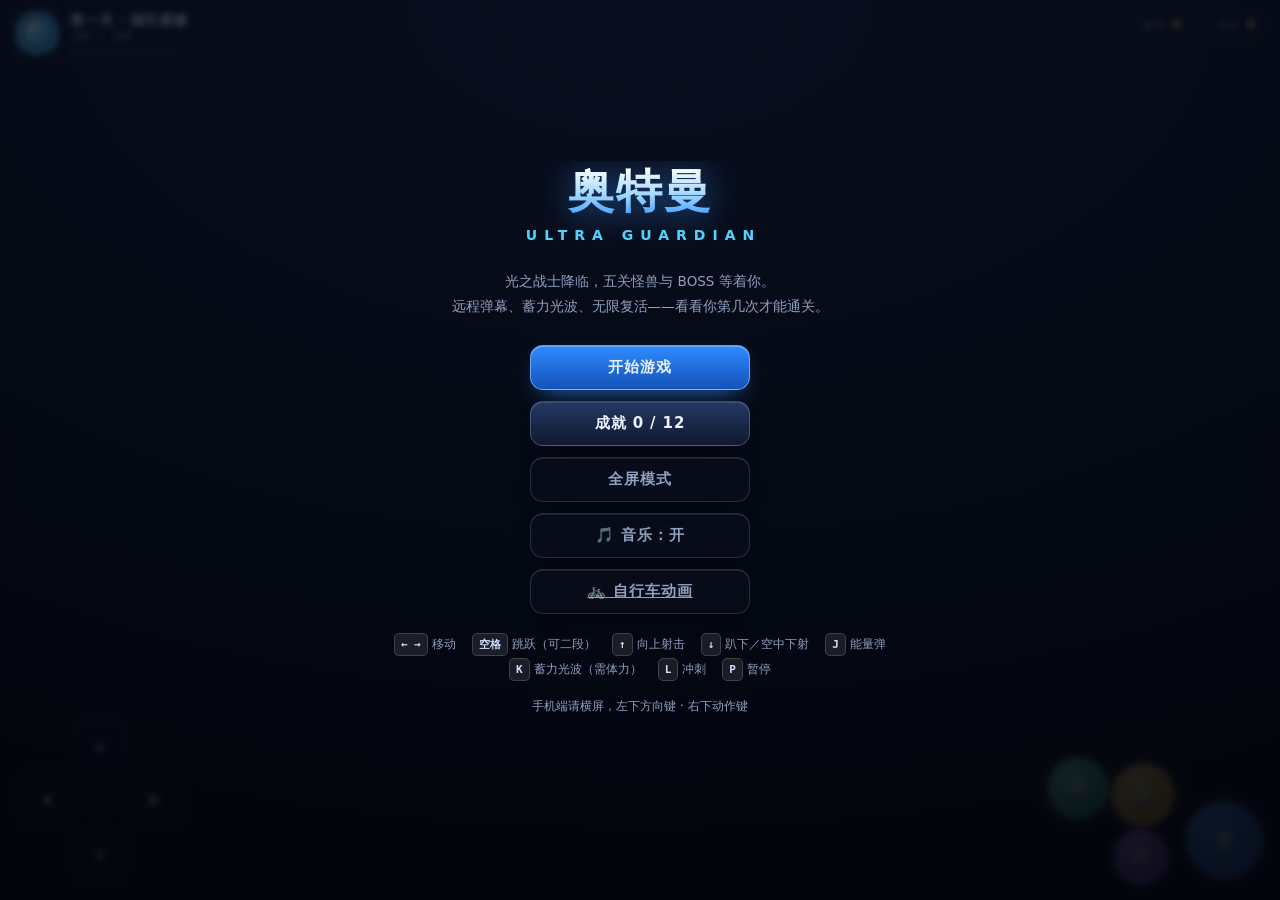
==== commit 14d398aa: "feat(game): 攻击跳跃手感重做 + 体力值系统 + 趴下/向上射击 光波硬直与后撤 - 移除发射时的 hitStop（画面冻结，就是"硬直/卡顿"的来源） - 移除后坐力 p.vx -= f" ====
--- a/lab/ultraman-bike/index.html
+++ b/lab/ultraman-bike/index.html
@@ -30,6 +30,9 @@
       <div class="hud-info">
         <div class="hud-level" id="hudLevel">第一关 · 城市废墟</div>
         <div class="hud-hp" id="hudHp">100 / 100</div>
+        <div class="hud-stamina" id="staminaBar" title="体力：普通攻击命中积攒，满格可发射斯派修姆光线">
+          <i id="staminaFill"></i>
+        </div>
       </div>
     </div>
     <div class="hud-right">
--- a/lab/ultraman-bike/assets/css/game.css
+++ b/lab/ultraman-bike/assets/css/game.css
@@ -96,6 +96,27 @@
 }
 .hud-hp { font-family: var(--mono); font-size: 11.5px; color: var(--ink-dim); }
 
+/* 体力条：普通攻击命中积攒，满格才能放光波 */
+.hud-stamina {
+  width: 104px; height: 6px; margin-top: 5px;
+  border-radius: 99px; overflow: hidden;
+  background: rgba(6, 12, 24, .72);
+  border: 1px solid rgba(120, 190, 255, .3);
+}
+.hud-stamina i {
+  display: block; height: 100%; width: 0%;
+  border-radius: 99px;
+  background: linear-gradient(90deg, #d9a021, #ffd84d);
+  box-shadow: 0 0 8px rgba(255, 216, 77, .75);
+  transition: width .1s linear, background .2s linear;
+}
+.hud-stamina.full i {
+  background: linear-gradient(90deg, #2f9fd6, #bff2ff);
+  box-shadow: 0 0 12px rgba(79, 214, 255, .95);
+}
+.hud-stamina.full { border-color: rgba(120, 230, 255, .8); animation: stamPulse .9s ease-in-out infinite; }
+@keyframes stamPulse { 0%,100% { box-shadow: 0 0 0 rgba(79,214,255,0); } 50% { box-shadow: 0 0 12px rgba(79,214,255,.55); } }
+
 .hud-stat {
   display: flex; align-items: baseline; gap: 6px;
   padding: 5px 10px; border-radius: 9px;
@@ -151,12 +172,12 @@
   color: #fff;
 }
 
-/* 右下：动作键 */
+/* 右下：动作键（互不重叠，留出手指间隙） */
 .actions {
   position: relative;
-  width: 190px; height: 168px;
+  width: 214px; height: 176px;
   pointer-events: auto;
-  margin-right: max(4px, env(safe-area-inset-right));
+  margin-right: max(6px, env(safe-area-inset-right));
 }
 .abtn {
   position: absolute;
@@ -172,31 +193,32 @@
 .abtn.on { transform: scale(.9); filter: brightness(1.5); }
 
 .abtn.fire {
-  right: 0; bottom: 8px; width: 74px; height: 74px; font-size: 20px;
+  right: 0; bottom: 6px; width: 76px; height: 76px; font-size: 20px;
   background: radial-gradient(circle at 35% 30%, #5aa9ff, #1b56b8);
   border-color: rgba(150, 210, 255, .6);
   box-shadow: 0 0 18px rgba(60, 140, 255, .45);
 }
 .abtn.beam {
-  right: 80px; bottom: 46px; width: 64px; height: 64px;
+  right: 88px; bottom: 58px; width: 62px; height: 62px;
   background: radial-gradient(circle at 35% 30%, #ffd45e, #c9860c);
   border-color: rgba(255, 225, 140, .6);
   box-shadow: 0 0 18px rgba(255, 190, 60, .45);
 }
 .abtn.jump {
-  left: 0; bottom: 62px; width: 60px; height: 60px;
+  left: 0; bottom: 66px; width: 60px; height: 60px;
   background: radial-gradient(circle at 35% 30%, #7ef0c0, #128a5c);
   border-color: rgba(150, 255, 210, .55);
   box-shadow: 0 0 16px rgba(60, 230, 170, .4);
 }
 .abtn.dash {
-  left: 68px; bottom: 8px; width: 56px; height: 56px;
+  left: 66px; bottom: 0; width: 54px; height: 54px;
   background: radial-gradient(circle at 35% 30%, #c79bff, #6a35c4);
   border-color: rgba(210, 180, 255, .55);
   box-shadow: 0 0 16px rgba(150, 90, 255, .4);
 }
 
 /* 蓄力时按钮发光 */
+.abtn.beam.empty { filter: grayscale(.85) brightness(.6); }
 .abtn.beam.charging {
   box-shadow: 0 0 26px rgba(255, 200, 60, .95), 0 0 48px rgba(255, 150, 40, .6);
   border-color: #fff0b0;
@@ -368,11 +390,11 @@
   .dbtn { width: 50px; height: 50px; font-size: 15px; border-radius: 13px; }
   .dbtn.up { left: 49px; } .dbtn.left { top: 49px; }
   .dbtn.right { left: 98px; top: 49px; } .dbtn.down { left: 49px; top: 98px; }
-  .actions { width: 168px; height: 148px; }
-  .abtn.fire { width: 64px; height: 64px; font-size: 18px; }
-  .abtn.beam { width: 56px; height: 56px; right: 68px; bottom: 40px; }
-  .abtn.jump { width: 54px; height: 54px; bottom: 54px; }
-  .abtn.dash { width: 50px; height: 50px; left: 60px; }
+  .actions { width: 186px; height: 154px; }
+  .abtn.fire { width: 66px; height: 66px; font-size: 18px; bottom: 4px; }
+  .abtn.beam { width: 54px; height: 54px; right: 76px; bottom: 50px; }
+  .abtn.jump { width: 54px; height: 54px; bottom: 58px; }
+  .abtn.dash { width: 48px; height: 48px; left: 58px; bottom: 0; }
   .hud { font-size: 12px; }
   .hud-stat { padding: 4px 8px; }
 }
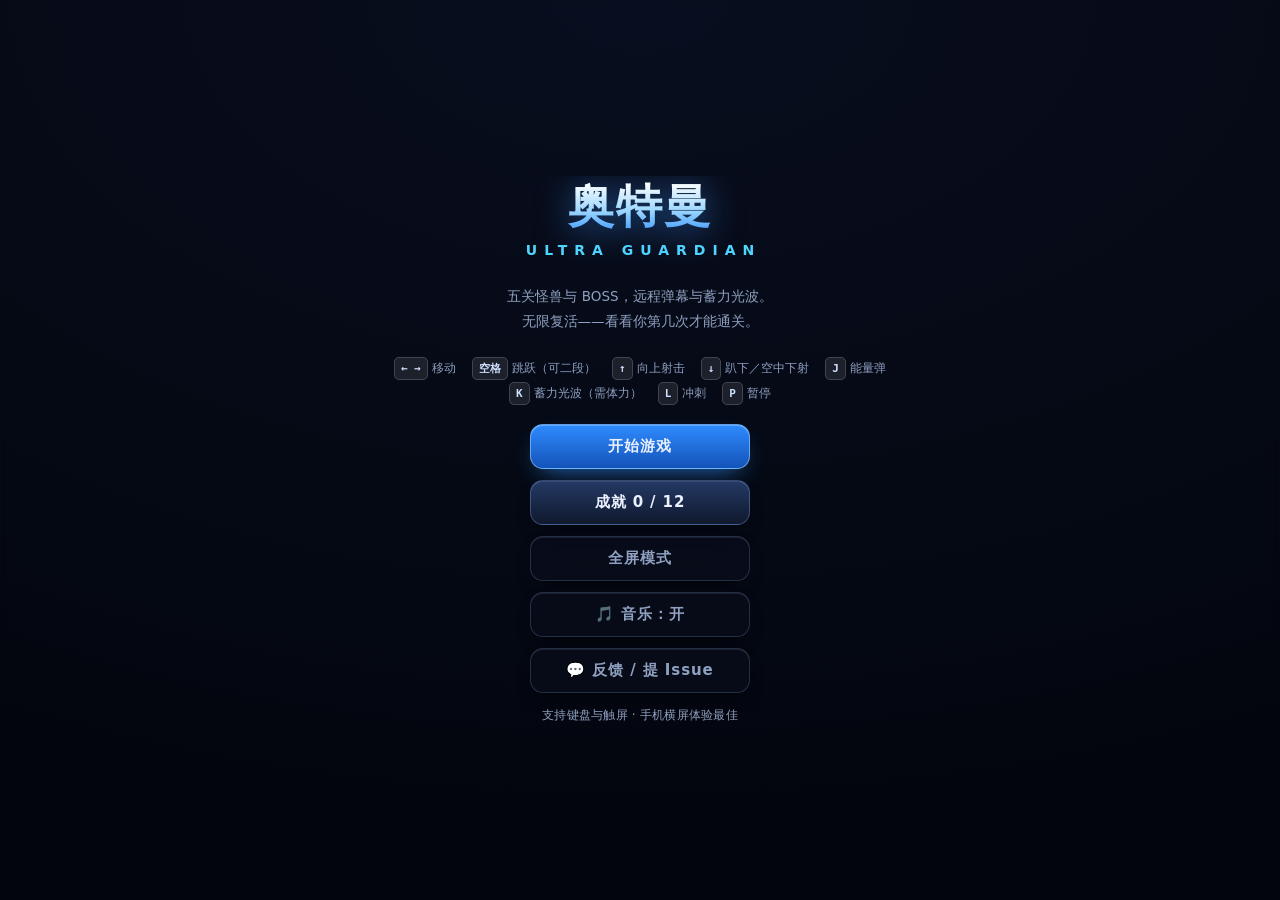
==== commit d501c730: "feat(game): 触屏改为四等分扇形触控区，触控面积大幅提升 把小圆钮换成两块大型扇形触控区： - 左下 = 移动（上/左/右/下），右下 = 动作（波/闪/攻/跳） - 每块占 2/3 屏高（" ====
--- a/lab/ultraman-bike/index.html
+++ b/lab/ultraman-bike/index.html
@@ -41,21 +41,39 @@
     </div>
   </div>
 
-  <!-- ============ 触屏控制 ============ -->
+  <!-- ============ 触屏控制 ============
+       左下 / 右下各是一块四等分扇形触控区：
+       扇形内任意位置按下即触发对应方向或动作，有效区域远大于按钮本身。 -->
   <div id="touch" class="touch" hidden>
-    <div class="dpad" id="dpad">
-      <button class="dbtn up"    data-key="up"    aria-label="上/跳跃">▲</button>
-      <button class="dbtn left"  data-key="left"  aria-label="左">◀</button>
-      <button class="dbtn right" data-key="right" aria-label="右">▶</button>
-      <button class="dbtn down"  data-key="down"  aria-label="下">▼</button>
-      <span class="dpad-hub"></span>
+
+    <div class="pad pad--move" id="padMove">
+      <svg class="pad-svg" viewBox="0 0 200 200" aria-hidden="true">
+        <path class="sec" data-key="up"    d="M100,100 L32.1,32.1   A96,96 0 0 1 167.9,32.1   Z"/>
+        <path class="sec" data-key="right" d="M100,100 L167.9,32.1   A96,96 0 0 1 167.9,167.9  Z"/>
+        <path class="sec" data-key="down"  d="M100,100 L167.9,167.9  A96,96 0 0 1 32.1,167.9   Z"/>
+        <path class="sec" data-key="left"  d="M100,100 L32.1,167.9   A96,96 0 0 1 32.1,32.1    Z"/>
+        <circle class="pad-hub" cx="100" cy="100" r="15"/>
+        <text class="pad-lab" data-lab="up"    x="100" y="44">▲</text>
+        <text class="pad-lab" data-lab="left"  x="44"  y="100">◀</text>
+        <text class="pad-lab" data-lab="right" x="156" y="100">▶</text>
+        <text class="pad-lab" data-lab="down"  x="100" y="156">▼</text>
+      </svg>
     </div>
-    <div class="actions">
-      <button class="abtn jump" data-key="jump">跳</button>
-      <button class="abtn dash" data-key="dash">闪</button>
-      <button class="abtn fire" data-key="fire">攻</button>
-      <button class="abtn beam" data-key="beam">波</button>
+
+    <div class="pad pad--act" id="padAct">
+      <svg class="pad-svg" viewBox="0 0 200 200" aria-hidden="true">
+        <path class="sec" data-key="beam" d="M100,100 L32.1,32.1   A96,96 0 0 1 167.9,32.1   Z"/>
+        <path class="sec" data-key="fire" d="M100,100 L167.9,32.1   A96,96 0 0 1 167.9,167.9  Z"/>
+        <path class="sec" data-key="jump" d="M100,100 L167.9,167.9  A96,96 0 0 1 32.1,167.9   Z"/>
+        <path class="sec" data-key="dash" d="M100,100 L32.1,167.9   A96,96 0 0 1 32.1,32.1    Z"/>
+        <circle class="pad-hub" cx="100" cy="100" r="15"/>
+        <text class="pad-lab" data-lab="beam" x="100" y="46">波</text>
+        <text class="pad-lab" data-lab="dash" x="46"  y="100">闪</text>
+        <text class="pad-lab" data-lab="fire" x="154" y="100">攻</text>
+        <text class="pad-lab" data-lab="jump" x="100" y="154">跳</text>
+      </svg>
     </div>
+
   </div>
 
   <!-- ============ 覆盖层 ============ -->
--- a/lab/ultraman-bike/assets/css/game.css
+++ b/lab/ultraman-bike/assets/css/game.css
@@ -19,6 +19,11 @@
 
 * { box-sizing: border-box; -webkit-tap-highlight-color: transparent; }
 
+/* hidden 属性必须真正生效：.hud/.touch 设了 display:flex，
+   会覆盖浏览器默认的 [hidden]{display:none}，导致标题页/弹层里
+   HUD 与触屏控件穿透显示。 */
+[hidden] { display: none !important; }
+
 html, body {
   margin: 0; height: 100%; overflow: hidden;
   background: #05070f;
@@ -30,7 +35,8 @@
   -webkit-user-select: none;
 }
 
-#app { position: fixed; inset: 0; overflow: hidden; }
+/* 位置和尺寸由 JS 按 visualViewport 精确设置，避免被浏览器地址栏遮挡 */
+#app { position: fixed; top: 0; left: 0; width: 100%; height: 100%; overflow: hidden; }
 
 /* 画布：JS 设置宽高，居中 */
 #game {
@@ -127,102 +133,51 @@
 .hud-stat .k { font-size: 11px; color: var(--ink-dim); letter-spacing: .06em; }
 .hud-stat b { font-family: var(--mono); font-size: 14px; color: var(--gold); }
 
-/* ---------------- 触屏控制 ---------------- */
+/* ---------------- 触屏控制：四等分扇形触控区 ----------------
+   左下 = 移动（上/左/右/下），右下 = 动作（波/闪/攻/跳）。
+   整个扇形内部任意位置按下都会触发对应操作，扇区沿半径方向无限延展，
+   有效触控面积远大于原来的小圆钮。尺寸由 JS 按可视区计算后写入 --pad-size。 */
 .touch {
   position: absolute; inset: 0;
   pointer-events: none;
-  padding: max(12px, env(safe-area-inset-bottom));
-  padding-bottom: max(16px, env(safe-area-inset-bottom));
   display: flex; align-items: flex-end; justify-content: space-between;
-}
-
-/* 左下：方向键 */
-.dpad {
+  padding: 0 max(6px, env(safe-area-inset-right)) max(6px, env(safe-area-inset-bottom)) max(6px, env(safe-area-inset-left));
+}
+
+.pad {
   position: relative;
-  width: 168px; height: 168px;
+  width: var(--pad-size, 200px); height: var(--pad-size, 200px);
+  flex: 0 0 auto;
   pointer-events: auto;
-  margin-left: max(4px, env(safe-area-inset-left));
-}
-.dpad-hub {
-  position: absolute; left: 50%; top: 50%; width: 34px; height: 34px;
-  transform: translate(-50%, -50%);
-  border-radius: 50%;
-  background: rgba(10, 16, 30, .5);
-  border: 1px solid rgba(140, 190, 255, .18);
-}
-.dbtn {
-  position: absolute; width: 58px; height: 58px;
-  display: flex; align-items: center; justify-content: center;
-  font-size: 17px; line-height: 1; color: #dce8ff;
-  background: rgba(14, 22, 40, .62);
-  border: 1px solid rgba(140, 190, 255, .3);
-  border-radius: 15px;
-  backdrop-filter: blur(7px);
-  transition: background .07s linear, transform .07s linear, border-color .07s;
-  cursor: pointer;
-}
-.dbtn.up    { left: 55px; top: 0; }
-.dbtn.left  { left: 0; top: 55px; }
-.dbtn.right { left: 110px; top: 55px; }
-.dbtn.down  { left: 55px; top: 110px; }
-.dbtn.on {
-  background: rgba(79, 214, 255, .3);
-  border-color: rgba(120, 230, 255, .85);
-  transform: scale(.94);
-  color: #fff;
-}
-
-/* 右下：动作键（互不重叠，留出手指间隙） */
-.actions {
-  position: relative;
-  width: 214px; height: 176px;
-  pointer-events: auto;
-  margin-right: max(6px, env(safe-area-inset-right));
-}
-.abtn {
-  position: absolute;
-  display: flex; align-items: center; justify-content: center;
-  font-size: 17px; font-weight: 700; color: #fff;
-  border-radius: 50%;
-  border: 2px solid rgba(255, 255, 255, .28);
-  backdrop-filter: blur(7px);
-  transition: transform .07s linear, filter .07s linear;
-  cursor: pointer;
-  text-shadow: 0 2px 5px rgba(0, 0, 0, .6);
-}
-.abtn.on { transform: scale(.9); filter: brightness(1.5); }
-
-.abtn.fire {
-  right: 0; bottom: 6px; width: 76px; height: 76px; font-size: 20px;
-  background: radial-gradient(circle at 35% 30%, #5aa9ff, #1b56b8);
-  border-color: rgba(150, 210, 255, .6);
-  box-shadow: 0 0 18px rgba(60, 140, 255, .45);
-}
-.abtn.beam {
-  right: 88px; bottom: 58px; width: 62px; height: 62px;
-  background: radial-gradient(circle at 35% 30%, #ffd45e, #c9860c);
-  border-color: rgba(255, 225, 140, .6);
-  box-shadow: 0 0 18px rgba(255, 190, 60, .45);
-}
-.abtn.jump {
-  left: 0; bottom: 66px; width: 60px; height: 60px;
-  background: radial-gradient(circle at 35% 30%, #7ef0c0, #128a5c);
-  border-color: rgba(150, 255, 210, .55);
-  box-shadow: 0 0 16px rgba(60, 230, 170, .4);
-}
-.abtn.dash {
-  left: 66px; bottom: 0; width: 54px; height: 54px;
-  background: radial-gradient(circle at 35% 30%, #c79bff, #6a35c4);
-  border-color: rgba(210, 180, 255, .55);
-  box-shadow: 0 0 16px rgba(150, 90, 255, .4);
-}
-
-/* 蓄力时按钮发光 */
-.abtn.beam.empty { filter: grayscale(.85) brightness(.6); }
-.abtn.beam.charging {
-  box-shadow: 0 0 26px rgba(255, 200, 60, .95), 0 0 48px rgba(255, 150, 40, .6);
-  border-color: #fff0b0;
-}
+  touch-action: none;
+  user-select: none; -webkit-user-select: none;
+  -webkit-tap-highlight-color: transparent;
+}
+.pad-svg { display: block; width: 100%; height: 100%; overflow: visible; }
+
+.sec {
+  fill: rgba(120, 170, 255, .07);
+  stroke: rgba(150, 200, 255, .3);
+  stroke-width: 1.8;
+  transition: fill .07s linear, stroke .07s linear;
+}
+.sec.on { fill: rgba(79, 214, 255, .34); stroke: rgba(150, 240, 255, .85); stroke-width: 2.4; }
+.pad--act .sec.on { fill: rgba(255, 216, 77, .32); stroke: rgba(255, 235, 170, .9); stroke-width: 2.4; }
+.sec.charging { fill: rgba(255, 228, 130, .3); stroke: rgba(255, 240, 180, .85); }
+.sec.empty { fill: rgba(120, 140, 170, .035); stroke: rgba(140, 170, 200, .08); }
+
+.pad-hub { fill: rgba(10, 16, 30, .16); stroke: rgba(150, 200, 255, .22); stroke-width: 1.5; }
+
+.pad-lab {
+  fill: rgba(228, 240, 255, .66);
+  font: 700 27px var(--font);
+  text-anchor: middle;
+  dominant-baseline: middle;
+  transition: fill .07s linear;
+  pointer-events: none;
+}
+.pad-lab.on { fill: #ffffff; }
+.pad--act .pad-lab { font-size: 24px; }
 
 /* ---------------- 覆盖层 ---------------- */
 .overlay {
@@ -277,7 +232,8 @@
   box-shadow: 0 8px 22px -12px rgba(0, 0, 0, .9), inset 0 1px 0 rgba(255, 255, 255, .09);
   transition: transform .12s ease, filter .12s ease, border-color .12s;
 }
-.btn:hover { filter: brightness(1.18); border-color: rgba(160, 210, 255, .55); transform: translateY(-1px); }
+.btn { text-decoration: none; }
+.btn:hover { filter: brightness(1.18); border-color: rgba(160, 210, 255, .55); transform: translateY(-1px); text-decoration: none; }
 .btn:active { transform: translateY(1px) scale(.985); }
 .btn.primary {
   background: linear-gradient(180deg, #2f8bff, #1353b8);
@@ -386,15 +342,6 @@
 
 /* 小屏适配 */
 @media (max-width: 560px) {
-  .dpad { width: 148px; height: 148px; }
-  .dbtn { width: 50px; height: 50px; font-size: 15px; border-radius: 13px; }
-  .dbtn.up { left: 49px; } .dbtn.left { top: 49px; }
-  .dbtn.right { left: 98px; top: 49px; } .dbtn.down { left: 49px; top: 98px; }
-  .actions { width: 186px; height: 154px; }
-  .abtn.fire { width: 66px; height: 66px; font-size: 18px; bottom: 4px; }
-  .abtn.beam { width: 54px; height: 54px; right: 76px; bottom: 50px; }
-  .abtn.jump { width: 54px; height: 54px; bottom: 58px; }
-  .abtn.dash { width: 48px; height: 48px; left: 58px; bottom: 0; }
   .hud { font-size: 12px; }
   .hud-stat { padding: 4px 8px; }
 }
@@ -450,3 +397,58 @@
 
 /* 暂停按钮（HUD 右侧） */
 .hud-right .icon-btn { width: 34px; height: 34px; }
+
+/* ---------------- 矮视口适配 ----------------
+   手机横屏时浏览器地址栏会吃掉 40~60px 高度，控件按高度自动收缩，
+   保证方向键与动作键始终完整落在可视区内，不需要滚动查找。 */
+
+
+
+
+/* ---------------- 标题页：横屏分栏 + 矮视口适配 ----------------
+   手机横屏高度通常只有 300~400px，原来的单列竖排（标题+说明+5 个按钮+
+   快捷键提示）总高约 505px，必然溢出滚动。改为左右分栏，并把按钮
+   整体上移，避开浏览器「已进入全屏」提示条所在的最底部区域。 */
+.screen--title { display: grid; gap: 22px; align-items: center; }
+.title-info, .title-menu { min-width: 0; }
+.title-tip {
+  margin: 14px 0 0; text-align: center;
+  color: var(--ink-dim); font-size: 12px; letter-spacing: .02em;
+}
+
+@media (max-height: 540px) and (orientation: landscape) {
+  .overlay { padding: 10px 18px 62px; }        /* 底部 62px 留给浏览器全屏提示条 */
+  .screen--title {
+    grid-template-columns: minmax(0, 1fr) minmax(0, 1.05fr);
+    gap: 24px; max-width: 880px;
+    align-content: center; align-items: center;
+  }
+  .title-logo { font-size: clamp(26px, 5.2vw, 36px); margin-bottom: 2px; }
+  .title-sub { margin-bottom: 12px; font-size: 10px; letter-spacing: .3em; text-indent: .3em; }
+  .title-desc { font-size: 12.5px; line-height: 1.65; margin-bottom: 0; max-width: none; }
+  .keys { margin-top: 12px; gap: 4px 12px; font-size: 11px; }
+  .keys kbd { font-size: 10px; padding: 3px 5px; }
+  .menu { gap: 10px; }
+  .btn { padding: 11px 16px; font-size: 13px; min-width: 0; width: 100%; max-width: 260px; }
+  .title-tip { margin-top: 12px; font-size: 11px; color: var(--ink-dim); }
+  /* 其余弹层也统一缩小，避免出现滚动条 */
+  .card-name { font-size: clamp(20px, 4.4vw, 28px); }
+  .card-en { margin-bottom: 14px; }
+  .card-tip { font-size: 12px; padding: 10px 14px; margin-bottom: 16px; }
+  .result-title { font-size: clamp(20px, 4.6vw, 28px); }
+  .stat-grid { margin-bottom: 16px; gap: 8px; }
+  .stat-cell { padding: 9px 8px; }
+  .stat-cell .v { font-size: 18px; }
+}
+
+@media (max-height: 370px) and (orientation: landscape) {
+  .overlay { padding: 8px 14px 58px; }
+  .screen--title { gap: 18px; }
+  .title-logo { font-size: clamp(22px, 4.6vw, 30px); }
+  .title-sub { margin-bottom: 8px; }
+  .title-desc { font-size: 11.5px; line-height: 1.55; }
+  .keys { display: none; }                     /* 手机横屏用不到键盘提示，直接省掉 */
+  .menu { gap: 8px; }
+  .btn { padding: 10px 14px; font-size: 12.5px; width: 100%; max-width: 240px; }
+  .title-tip { margin-top: 8px; font-size: 10.5px; }
+}
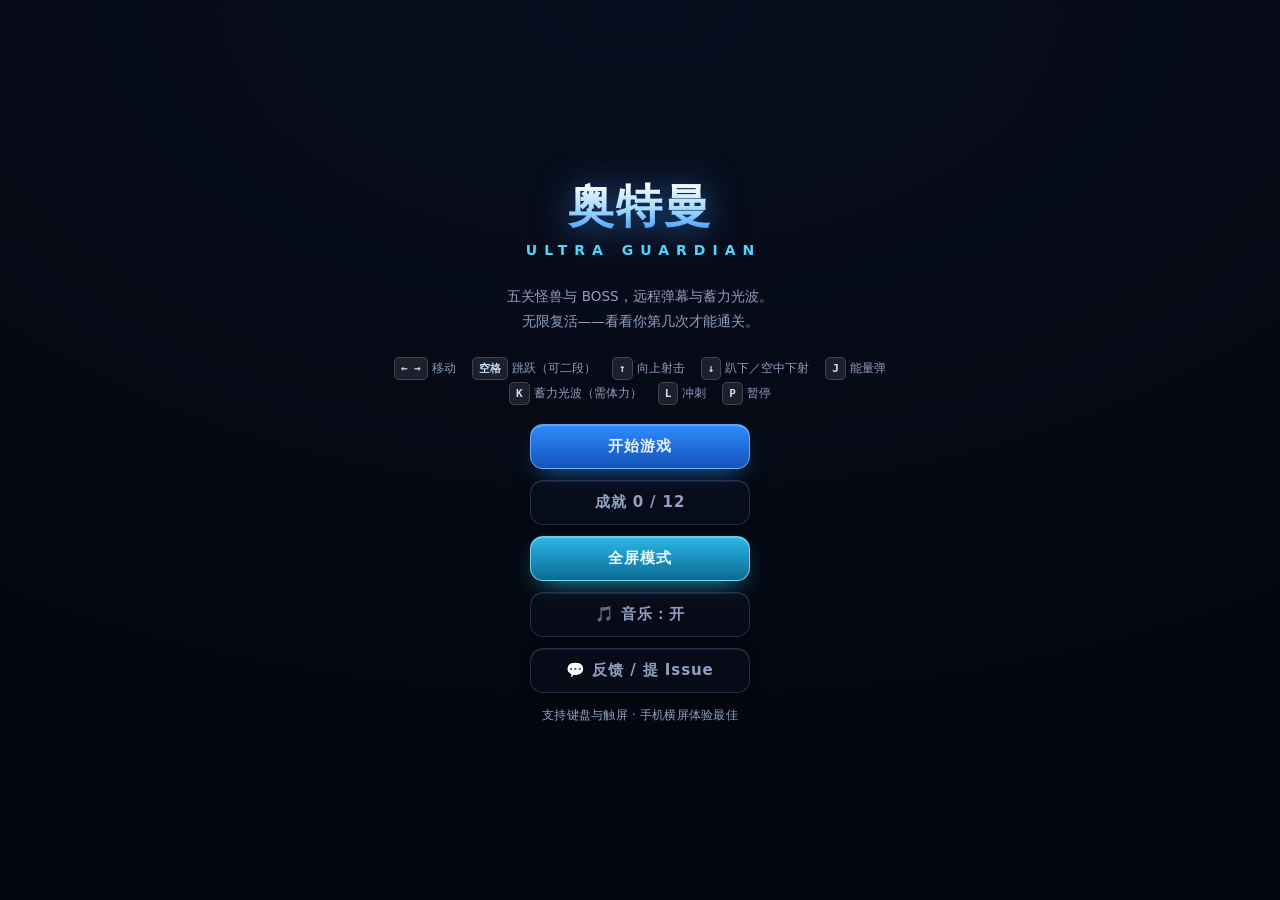
==== commit 8ae1ec80: "style(game): 分界线再淡一档 + 全屏按钮改用青色主色，方便高优先找到 1) 触控盘内部分界线渐变内侧 .42 -> .28、40% 处 .2 -> .13，两侧    （方向盘 #a9d" ====
--- a/lab/ultraman-bike/index.html
+++ b/lab/ultraman-bike/index.html
@@ -42,35 +42,64 @@
   </div>
 
   <!-- ============ 触屏控制 ============
-       左下 / 右下各是一块四等分扇形触控区：
-       扇形内任意位置按下即触发对应方向或动作，有效区域远大于按钮本身。 -->
+       左下 / 右下各一块四等分扇形触控区：以圆心算角度判定扇区，沿半径方向
+       无限延展，扇形内外任意位置按下都会触发对应操作。
+       只画内部四条分隔线（径向渐变到边缘淡出），不画外圈，尽量减少遮挡。 -->
   <div id="touch" class="touch" hidden>
 
     <div class="pad pad--move" id="padMove">
       <svg class="pad-svg" viewBox="0 0 200 200" aria-hidden="true">
+        <defs>
+          <radialGradient id="fadeMove" cx="100" cy="100" r="96" gradientUnits="userSpaceOnUse">
+            <stop offset="0%"   stop-color="#a9d4ff" stop-opacity=".28"/>
+            <stop offset="40%"  stop-color="#a9d4ff" stop-opacity=".13"/>
+            <stop offset="78%"  stop-color="#a9d4ff" stop-opacity=".03"/>
+            <stop offset="100%" stop-color="#a9d4ff" stop-opacity="0"/>
+          </radialGradient>
+        </defs>
         <path class="sec" data-key="up"    d="M100,100 L32.1,32.1   A96,96 0 0 1 167.9,32.1   Z"/>
         <path class="sec" data-key="right" d="M100,100 L167.9,32.1   A96,96 0 0 1 167.9,167.9  Z"/>
         <path class="sec" data-key="down"  d="M100,100 L167.9,167.9  A96,96 0 0 1 32.1,167.9   Z"/>
         <path class="sec" data-key="left"  d="M100,100 L32.1,167.9   A96,96 0 0 1 32.1,32.1    Z"/>
-        <circle class="pad-hub" cx="100" cy="100" r="15"/>
-        <text class="pad-lab" data-lab="up"    x="100" y="44">▲</text>
-        <text class="pad-lab" data-lab="left"  x="44"  y="100">◀</text>
-        <text class="pad-lab" data-lab="right" x="156" y="100">▶</text>
-        <text class="pad-lab" data-lab="down"  x="100" y="156">▼</text>
+        <g class="pad-lines" stroke="url(#fadeMove)">
+          <line x1="100" y1="100" x2="32.1"  y2="32.1"/>
+          <line x1="100" y1="100" x2="167.9" y2="32.1"/>
+          <line x1="100" y1="100" x2="167.9" y2="167.9"/>
+          <line x1="100" y1="100" x2="32.1"  y2="167.9"/>
+        </g>
+        <circle class="pad-dot" cx="100" cy="100" r="3.5"/>
+        <text class="pad-lab" data-lab="up"    x="100" y="46">▲</text>
+        <text class="pad-lab" data-lab="right" x="152" y="100">▶</text>
+        <text class="pad-lab" data-lab="down"  x="100" y="154">▼</text>
+        <text class="pad-lab" data-lab="left"  x="48"  y="100">◀</text>
       </svg>
     </div>
 
     <div class="pad pad--act" id="padAct">
       <svg class="pad-svg" viewBox="0 0 200 200" aria-hidden="true">
+        <defs>
+          <radialGradient id="fadeAct" cx="100" cy="100" r="96" gradientUnits="userSpaceOnUse">
+            <stop offset="0%"   stop-color="#ffe08a" stop-opacity=".28"/>
+            <stop offset="40%"  stop-color="#ffe08a" stop-opacity=".13"/>
+            <stop offset="78%"  stop-color="#ffe08a" stop-opacity=".03"/>
+            <stop offset="100%" stop-color="#ffe08a" stop-opacity="0"/>
+          </radialGradient>
+        </defs>
         <path class="sec" data-key="beam" d="M100,100 L32.1,32.1   A96,96 0 0 1 167.9,32.1   Z"/>
         <path class="sec" data-key="fire" d="M100,100 L167.9,32.1   A96,96 0 0 1 167.9,167.9  Z"/>
         <path class="sec" data-key="jump" d="M100,100 L167.9,167.9  A96,96 0 0 1 32.1,167.9   Z"/>
         <path class="sec" data-key="dash" d="M100,100 L32.1,167.9   A96,96 0 0 1 32.1,32.1    Z"/>
-        <circle class="pad-hub" cx="100" cy="100" r="15"/>
-        <text class="pad-lab" data-lab="beam" x="100" y="46">波</text>
-        <text class="pad-lab" data-lab="dash" x="46"  y="100">闪</text>
-        <text class="pad-lab" data-lab="fire" x="154" y="100">攻</text>
-        <text class="pad-lab" data-lab="jump" x="100" y="154">跳</text>
+        <g class="pad-lines" stroke="url(#fadeAct)">
+          <line x1="100" y1="100" x2="32.1"  y2="32.1"/>
+          <line x1="100" y1="100" x2="167.9" y2="32.1"/>
+          <line x1="100" y1="100" x2="167.9" y2="167.9"/>
+          <line x1="100" y1="100" x2="32.1"  y2="167.9"/>
+        </g>
+        <circle class="pad-dot" cx="100" cy="100" r="3.5"/>
+        <text class="pad-lab" data-lab="beam" x="100" y="48">波</text>
+        <text class="pad-lab" data-lab="fire" x="150" y="100">攻</text>
+        <text class="pad-lab" data-lab="jump" x="100" y="152">跳</text>
+        <text class="pad-lab" data-lab="dash" x="50"  y="100">闪</text>
       </svg>
     </div>
 
--- a/lab/ultraman-bike/assets/css/game.css
+++ b/lab/ultraman-bike/assets/css/game.css
@@ -30,13 +30,15 @@
   color: var(--ink);
   font-family: var(--font);
   overscroll-behavior: none;
-  touch-action: none;
+  /* 不能在这里写 touch-action:none —— 它会连带禁掉所有后代（含弹层）的
+     滑动。真正需要屏蔽手势的是画布和触控盘，已各自声明。 */
+  touch-action: manipulation;
   user-select: none;
   -webkit-user-select: none;
 }
 
-/* 位置和尺寸由 JS 按 visualViewport 精确设置，避免被浏览器地址栏遮挡 */
-#app { position: fixed; top: 0; left: 0; width: 100%; height: 100%; overflow: hidden; }
+/* 铺满整个视口，由浏览器标准行为决定尺寸（不要用 JS 缩小，否则会露黑条） */
+#app { position: fixed; inset: 0; overflow: hidden; }
 
 /* 画布：JS 设置宽高，居中 */
 #game {
@@ -141,7 +143,9 @@
   position: absolute; inset: 0;
   pointer-events: none;
   display: flex; align-items: flex-end; justify-content: space-between;
-  padding: 0 max(6px, env(safe-area-inset-right)) max(6px, env(safe-area-inset-bottom)) max(6px, env(safe-area-inset-left));
+  padding: 0 max(6px, env(safe-area-inset-right))
+           calc(max(6px, env(safe-area-inset-bottom)) + var(--ui-inset-bottom, 0px))
+           max(6px, env(safe-area-inset-left));
 }
 
 .pad {
@@ -155,22 +159,23 @@
 }
 .pad-svg { display: block; width: 100%; height: 100%; overflow: visible; }
 
-.sec {
-  fill: rgba(120, 170, 255, .07);
-  stroke: rgba(150, 200, 255, .3);
-  stroke-width: 1.8;
-  transition: fill .07s linear, stroke .07s linear;
-}
-.sec.on { fill: rgba(79, 214, 255, .34); stroke: rgba(150, 240, 255, .85); stroke-width: 2.4; }
-.pad--act .sec.on { fill: rgba(255, 216, 77, .32); stroke: rgba(255, 235, 170, .9); stroke-width: 2.4; }
-.sec.charging { fill: rgba(255, 228, 130, .3); stroke: rgba(255, 240, 180, .85); }
-.sec.empty { fill: rgba(120, 140, 170, .035); stroke: rgba(140, 170, 200, .08); }
-
-.pad-hub { fill: rgba(10, 16, 30, .16); stroke: rgba(150, 200, 255, .22); stroke-width: 1.5; }
+/* 扇区只做「按下高亮」用，静止时不填充、不描边（不遮挡画面） */
+.sec { fill: transparent; stroke: none; transition: fill .07s linear; }
+.sec.on { fill: rgba(79, 214, 255, .28); }
+.pad--act .sec.on { fill: rgba(255, 216, 77, .26); }
+.sec.charging { fill: rgba(255, 228, 130, .3); }
+.sec.empty { fill: transparent; }
+
+/* 只保留内部四分隔线：径向渐变，靠近圆心清晰、到边缘淡出 */
+.pad-lines { fill: none; stroke-width: 2; stroke-linecap: round; }
+/* 中心点与文字标签：静止时只做「这里有东西」的暗示，按下才点亮成白色，
+   把遮挡降到最低（触点命中判定只依赖扇区 path，与标签大小/透明度无关） */
+.pad-dot { fill: rgba(160, 205, 255, .4); }
+.pad--act .pad-dot { fill: rgba(255, 225, 150, .3); }
 
 .pad-lab {
-  fill: rgba(228, 240, 255, .66);
-  font: 700 27px var(--font);
+  fill: rgba(228, 240, 255, .28);
+  font: 700 26px var(--font);
   text-anchor: middle;
   dominant-baseline: middle;
   transition: fill .07s linear;
@@ -179,26 +184,45 @@
 .pad-lab.on { fill: #ffffff; }
 .pad--act .pad-lab { font-size: 24px; }
 
+/* 左侧方向键：更淡一档，仅微微可见，避免压住主角与怪物
+   （方向盘的三角比右侧的功能字更容易挡住战场，所以单独降一档） */
+#padMove .pad-lab { fill: rgba(228, 240, 255, .15); }
+#padMove .pad-dot { fill: rgba(160, 205, 255, .18); }
+/* 上面的 ID 选择器优先级高于 .pad-lab.on，必须显式补一条，
+   否则按下方向键时三角不会点亮，失去反馈 */
+#padMove .pad-lab.on { fill: #ffffff; }
+
 /* ---------------- 覆盖层 ---------------- */
 .overlay {
   position: absolute; inset: 0;
   display: none;
-  align-items: center; justify-content: center;
+  /* 安全居中：内容超出时改为顶部对齐并允许滚动，避免"开始游戏"这类
+     首屏按钮被垂直居中裁掉 */
+  align-items: flex-start; justify-content: center;
   padding: 20px;
+  padding-bottom: calc(20px + var(--ui-inset-bottom, 0px));
+  /* 注意：这里必须只写 overflow-x。原来写了 overflow-y:auto 之后又跟了一条
+     overflow:hidden，简写会把它覆盖回 hidden，导致弹层永远无法滚动
+     （横屏成就列表超长时卡住，无法上下滑动）。 */
+  overflow-x: hidden;
+  overflow-y: auto;
+  -webkit-overflow-scrolling: touch;
+  /* html/body 上的 touch-action:none 会让子元素也失去滑动能力，
+     这里显式放开纵向平移，弹层才能用手指拖动滚动 */
+  touch-action: pan-y;
+  overscroll-behavior: contain;
   background: radial-gradient(120% 100% at 50% 0%, rgba(10, 18, 38, .72), rgba(3, 5, 12, .9));
   backdrop-filter: blur(3px);
   z-index: 20;
-  overflow: hidden;
 }
 .overlay.show { display: flex; }
 
 .screen {
   width: min(620px, 100%);
-  max-height: 100%;
-  overflow-y: auto;
+  margin: auto;              /* 上下 auto：放得下时居中，放不下时贴顶 */
+  overflow: visible;
   text-align: center;
   animation: screenIn .28s cubic-bezier(.2, .9, .3, 1.1);
-  -webkit-overflow-scrolling: touch;
 }
 @keyframes screenIn { from { opacity: 0; transform: translateY(14px) scale(.97); } }
 
@@ -251,9 +275,21 @@
   color: var(--ink-dim);
   font-weight: 600;
 }
+/* 全屏切换：用游戏主色青蓝（同计时器 / 光波），与蓝色主按钮「开始游戏」、
+   金色「成就」都能一眼区分，方便在菜单里高优先找到。
+   必须定义在 .btn.ghost 之后：两者优先级相同，靠顺序决定胜负。 */
+.btn.accent {
+  background: linear-gradient(180deg, #2bb8e6, #0b6a93);
+  border-color: rgba(150, 235, 255, .7);
+  color: #eafcff;
+  box-shadow: 0 10px 26px -12px rgba(60, 210, 255, .95), inset 0 1px 0 rgba(255, 255, 255, .3);
+}
+.btn.accent:hover { border-color: rgba(190, 245, 255, .95); }
 .btn.small { min-width: 0; padding: 10px 18px; font-size: 13px; }
 
-.btn-row { display: flex; gap: 10px; flex-wrap: wrap; justify-content: center; }
+/* 注意：这个类总与 .menu 同时使用，而 .menu 是 flex-direction:column，
+   必须显式改回 row，否则按钮会竖排（每个占一整行） */
+.btn-row { display: flex; flex-direction: row; gap: 10px; flex-wrap: wrap; justify-content: center; }
 
 /* 关卡卡 */
 .card-level {
@@ -428,8 +464,12 @@
   .title-desc { font-size: 12.5px; line-height: 1.65; margin-bottom: 0; max-width: none; }
   .keys { margin-top: 12px; gap: 4px 12px; font-size: 11px; }
   .keys kbd { font-size: 10px; padding: 3px 5px; }
-  .menu { gap: 10px; }
-  .btn { padding: 11px 16px; font-size: 13px; min-width: 0; width: 100%; max-width: 260px; }
+  /* 5 个按钮排成两列 3 行，整体高度从 ~215px 压到 ~120px，矮屏也不会溢出 */
+  .title-menu .menu {
+    display: grid; grid-template-columns: 1fr 1fr; gap: 10px; align-items: stretch;
+  }
+  .title-menu .menu .btn:first-child { grid-column: 1 / -1; }
+  .btn { padding: 10px 14px; font-size: 12.5px; min-width: 0; width: 100%; max-width: none; }
   .title-tip { margin-top: 12px; font-size: 11px; color: var(--ink-dim); }
   /* 其余弹层也统一缩小，避免出现滚动条 */
   .card-name { font-size: clamp(20px, 4.4vw, 28px); }
@@ -439,6 +479,25 @@
   .stat-grid { margin-bottom: 16px; gap: 8px; }
   .stat-cell { padding: 9px 8px; }
   .stat-cell .v { font-size: 18px; }
+  /* 成就列表：矮屏单列 12 条要 ~600px，必然要滚。放宽容器 + 多列排布，
+     把总高压到 ~280px，基本一屏看完（滚动也已修好，作为兜底）。 */
+  .screen--ach { width: min(920px, 100%); }
+  .screen--ach .result-title { margin-bottom: 2px; }
+  .screen--ach .result-sub { margin-bottom: 10px; font-size: 12.5px; }
+  .screen--ach .ach-list {
+    grid-template-columns: repeat(auto-fit, minmax(232px, 1fr));
+    gap: 6px; margin-bottom: 10px;
+  }
+  .screen--ach .ach { padding: 6px 10px; gap: 9px; border-radius: 10px; }
+  .screen--ach .ach-icon { width: 26px; height: 26px; flex: 0 0 26px; font-size: 13px; border-radius: 8px; }
+  .screen--ach .ach-name { font-size: 12px; }
+  .screen--ach .ach-desc { font-size: 10.5px; line-height: 1.32; margin-top: 1px; }
+  .screen--ach .btn-row { margin-top: 0; }
+  /* 上面的 .btn{width:100%} 是给标题页网格用的，这里要还原成按钮本来的宽度，
+     否则「返回/清空记录」会被撑成两条通栏 */
+  .screen--ach .btn { width: auto; min-width: 132px; }
+  /* 成就页底部不需要为全屏提示条留 62px，列表本身已上移 */
+  .overlay:has(.screen--ach) { padding-bottom: calc(14px + var(--ui-inset-bottom, 0px)); }
 }
 
 @media (max-height: 370px) and (orientation: landscape) {
@@ -448,7 +507,7 @@
   .title-sub { margin-bottom: 8px; }
   .title-desc { font-size: 11.5px; line-height: 1.55; }
   .keys { display: none; }                     /* 手机横屏用不到键盘提示，直接省掉 */
-  .menu { gap: 8px; }
-  .btn { padding: 10px 14px; font-size: 12.5px; width: 100%; max-width: 240px; }
+  .title-menu .menu { gap: 7px; }
+  .btn { padding: 9px 12px; font-size: 12px; width: 100%; max-width: none; }
   .title-tip { margin-top: 8px; font-size: 10.5px; }
 }
